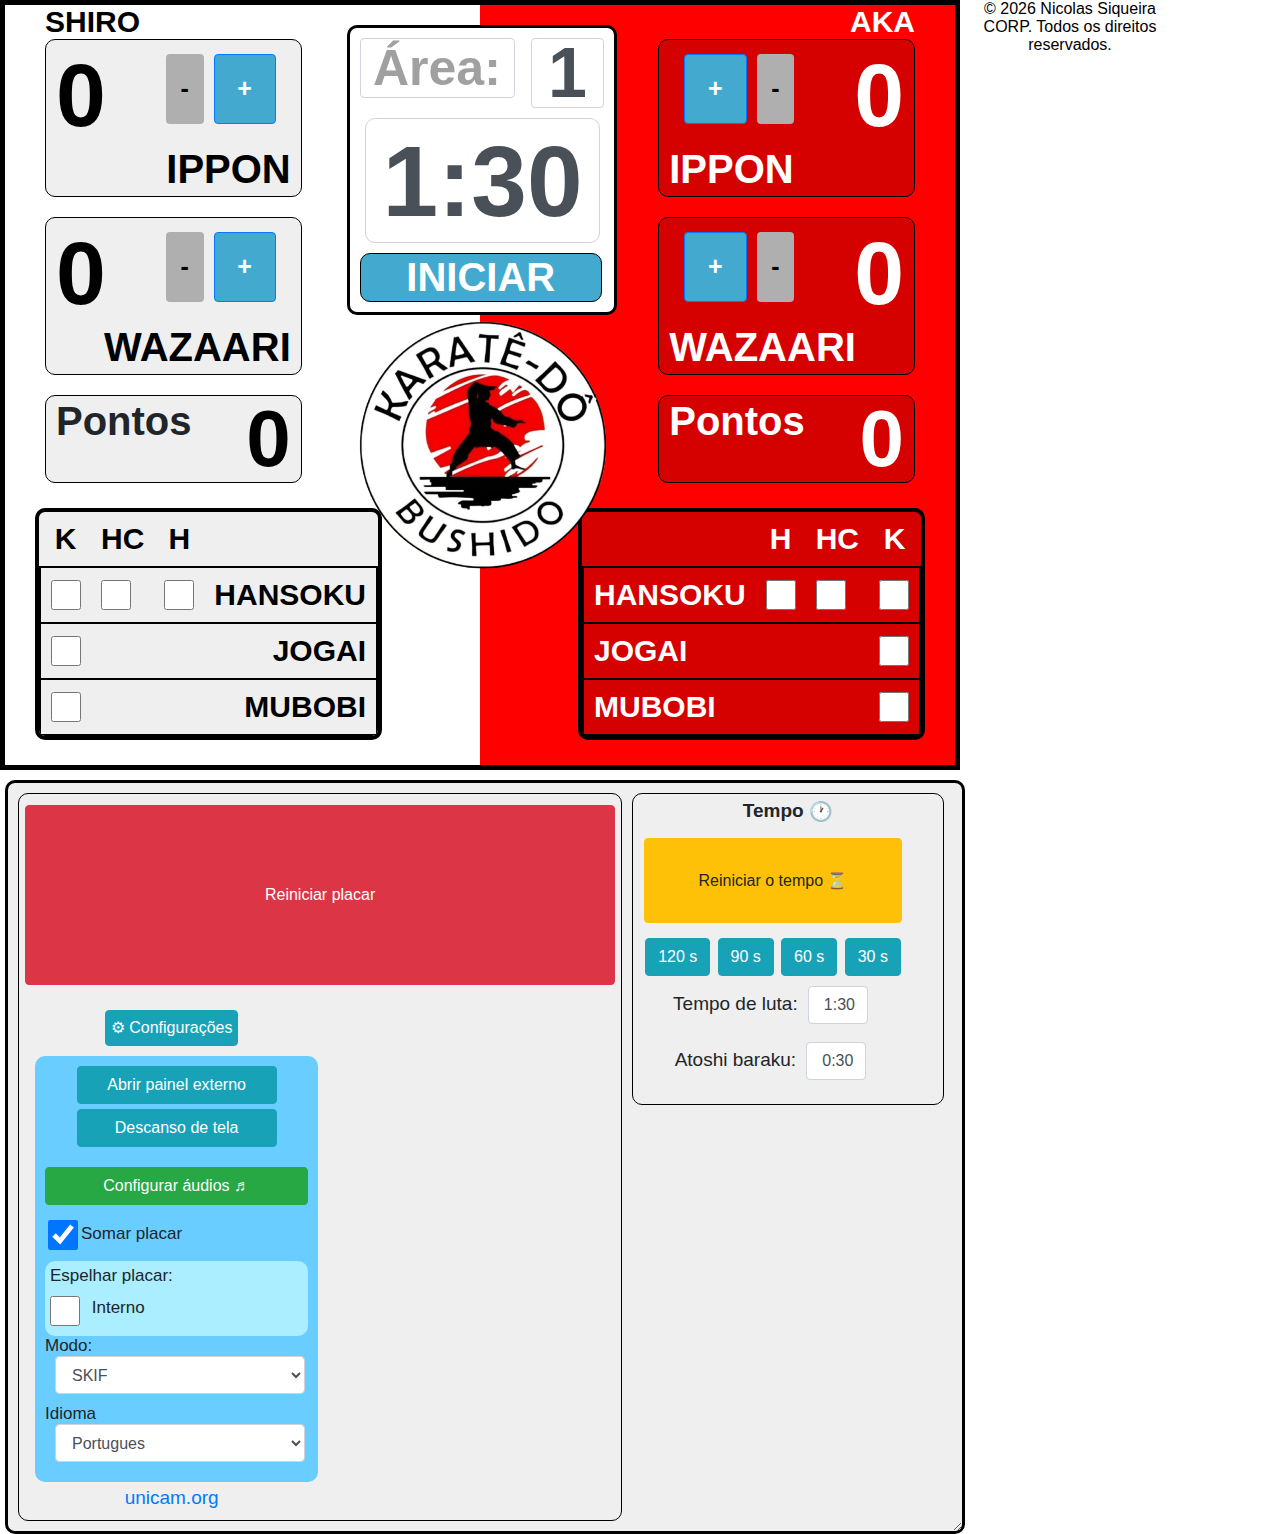
==== index.html @ c2f8547c "ok" ====
<html><head><meta http-equiv="Content-Type" content="text/html; charset=UTF-8">
		
	
	<link href="./placar_files/bootstrap.css" rel="stylesheet">
	<link href="./placar_files/jquery-ui.min.css" rel="stylesheet">
	<link href="./placar_files/placarKarate.css" rel="stylesheet">	
	<script src="./placar_files/jquery-3.3.1.min.js.transferir"></script>
	<script src="./placar_files/jquery-ui.min.js.transferir"></script>
	<script src="./placar_files/jquery.maskedinput.min.js.transferir"></script>
	<script src="./placar_files/jquery.color-2.1.2.min.js.transferir"></script>	
	<script src="./placar_files/bootstrap.js.transferir"></script>
	<script src="./placar_files/jquery.key.js.transferir"></script>
	<script src="./placar_files/NoSleep.js.transferir"></script>
	<script src="./placar_files/placarKarate.js.transferir"></script>
	<script type="text/javascript" src="./placar_files/screenOn.js.transferir"></script>
	
	<script>
	
		var focado = false;
		
		console.log("Resolução: " + screen.width);
		window.onbeforeunload = function(e) {
			return 'Tem certeza que deseja sair?';
		};
		
		
		$.urlParam = function(name){
			var results = new RegExp('[\?&]' + name + '=([^&#]*)').exec(window.location.href);
			if (results==null) {
			   return null;
			}
			return decodeURI(results[1]) || 0;
		}
		
		$(function(){
						
			if($.urlParam("offline") == "1"){
				$(".btnAtletas").hide();
				$("#btnAtletasTab").hide();
				
			}
			
			document.title = 'Placar interno - ' + document.title;
			
			if(localStorage.getItem("selectIdioma") != null){
				$("#selectIdioma").val(localStorage.getItem("selectIdioma"));
				traduz($("#selectIdioma").val());
			}
			
			$.key('space', function(event) {
				//console.log($("#btnIniciarParar").is(":focus"));
				if(!$("#btnIniciarParar").is(":focus")){
					$("#btnIniciarParar").click();
					event.stopPropagation();
					event.preventDefault();
					event.preventDefault;
					return false;
				}
				
			});
			$("#imagemDescanso").change();
		});
		
	</script>
<title>Placar interno - </title></head>
<body style="background-color: white">

	<div id="divMae">
	
	
		<div class="cantoArredondado painelCentral">
			<input type="text" id="lblArea" style="font-size: 50px; font-weight: bold;  width: 155px; height: 60px;color: #a0a0a0; display: inline-block;" value="Área:" class="form-control">
			<input type="text" id="txtArea" class="form-control txtAreaInterna" value="1"></input>	
			<br>
			<input type="text" id="txtTempo" value="3:00" class="form-control cantoArredondado" style="font-size: 100px; font-weight: bold; width: 235px; height: 125px; text-align: center; margin: 5px;">
			<input type="hidden" id="hidMilisegundos" value="564">
			
			<input type="button" value="INICIAR" id="btnIniciar" onclick="StartTimer()" class="cantoArredondado" style="background-color: #43A9CF; width: 99%; margin: 5px auto 0 auto; font-size: 40px; font-weight: bold; color: white; ">	
			
			<input type="button" value="PARAR" id="btnParar"  onclick="StopTimer()" class="cantoArredondado" style="display: none; 	; width: 99%; margin: 5px auto 0 auto; font-size: 40px;  font-weight: bold; color: white; ">
			
		</div>
		<div class="cantoArredondado painelCentral r" style="display: flex; justify-content: center;">
			<img src="unicam.png" alt="" style=" width: 280; height: 280; margin-top: -50px;">
		</div>
		
		
		
		
		<div id="divAka" class="esquerda divLado" style="background-color: red;">
		
		<div id="blocoPlacaresAka" class="esquerda blocoPlacares">
			<span class="esquerda" style="font-size: 30px; font-weight: bold; color: white;" onclick="toggleTextaka(this)">AKA</span>
			<span id="spnAtletaAka"></span>
			<br>
			<div id="blocoPlacarIpponAka" class="blocoPlacar esquerda cantoArredondado" style="background-color: #D50000;">
				<span id="spanAkaIppon" class="labelPlacar labelPlacarInterno esquerda" style="color: white;">0</span>
				<div class="blocoBotoes direita">
					
						<input type="button" id="btnMaisIpponAka" value="+" title="Alt+i" class="btn left btn-primary botaoMaisMenos" style="background-color: #43A9CF; width: 100px;">
						
						<input type="button" id="btnMenosIpponAka" value="-" class="btn left botaoMaisMenos" style="background-color: #afafaf;">
				</div>		
			
				<span class="labelPonto direita" style="color: white;">IPPON</span>
			</div>
			
		
	
			<div id="blocoPlacarWazariAka" class="blocoPlacar esquerda cantoArredondado" style="background-color: #D50000;">
					
				<span id="spanAkaWazari" class="labelPlacar labelPlacarInterno esquerda" style="color: white;">0</span>	
					<div class="blocoBotoes direita">
					
						<input type="button" id="btnMaisWazariAka" title="Alt+w" value="+" class="btn btn-primary left botaoMaisMenos" style="background-color: #43A9CF; width: 100px;">
		
						<input type="button" id="btnMenosWazariAka" value="-" class="btn left botaoMaisMenos" style="background-color: #afafaf;">
					</div>		
		
				<span class="labelPonto direita" style="color: white; ">WAZAARI</span>
			</div>
			
			
	
			<div id="blocoPlacarYukoAka" class="blocoPlacar esquerda cantoArredondado hide" style="background-color: rgb(213, 0, 0); display: block;">
					
				<span id="spanAkaYuko" class="labelPlacar labelPlacarInterno esquerda" style="color: white;">0</span>	
					<div class="blocoBotoes direita">
					
						<input type="button" id="btnMaisYukoAka" title="Alt+y" value="+" class="btn left btn-primary botaoMaisMenos" style="background-color: #43A9CF; width: 100px;">
		
						<input type="button" id="btnMenosYukoAka" value="-" class="btn left botaoMaisMenos" style="background-color: #afafaf;">
					</div>		
		
				<span class="labelPonto direita" style="color: white; ">YUKO</span>
			</div>
			
			<div id="blocoSomaAka" class="blocoPlacar esquerda cantoArredondado blocoSoma somaInterna" style="background-color: rgb(213, 0, 0); color: white; display: block;">
	
				<span class="idioma32 direita">Pontos</span> <span id="spanAkaSoma" class="esquerda lblSomaInterna" >0</span>
	
			</div>
			
		</div>
		
		<div style="display: block; background-color: #D50000;" class="cantoArredondado esquerda divPenalidadesInterna">
			<table style=" font-size: 30px;  color: white; " cellpadding="10" class="cantoArredondado">
				<tbody><tr>				
					<th style="text-align: center;"></th>
					<th style="text-align: center;">H</th>
					<th style="text-align: center;">HC</th>
					<th style="text-align: center;">K</th>
					
				</tr>
	
	
				
	
	
				
				<tr style="border: 2px solid black;" id="trAkaAt">
					<th style="text-align:left" id="lblHAka">HANSOKU</th>				
					<td><input type="checkbox" id="chbAkaA1" class="penalidades hansoku left form-control" title="Hansoku (Alt+h)"></td>
					<td><input type="checkbox" id="chbAkaA2" class="penalidades chui left form-control" title="Hansoku Chui (Alt+c)"></td>
					<td><input type="checkbox" id="chbAkaA3" class="penalidades keikoku left form-control" title="Keikoku (Alt+k)"></td>				
				</tr>	
				
		
				
				<tr style="border: 2px solid black;" id="trAkaJ">
					<th style="text-align:left">JOGAI</th>
					<td><input type="checkbox" id="chbAkaJ1" class="penalidades jogai left form-control hide" title="(Alt+j)" style="display: none;"></td>
					<td><input type="checkbox" id="chbAkaJ2" class="penalidades jogai left form-control hide" title="(Alt+j)" style="display: none;"></td>
					<td><input type="checkbox" id="chbAkaJ3" class="penalidades jogai left form-control" title="(Alt+j)"></td>		
				</tr>	
				
				<tr style="border: 2px solid black;" id="trAkaM">
					<th style="text-align:left">MUBOBI</th>
					<td><input type="checkbox" id="chbAkaM1" class="penalidades mubobi left form-control hide" title="(Alt+m)" style="display: none;"></td>
					<td><input type="checkbox" id="chbAkaM2" class="penalidades mubobi left form-control hide" title="(Alt+m)" style="display: none;"></td>
					<td><input type="checkbox" id="chbAkaM3" class="penalidades mubobi left form-control" title="(Alt+m)"></td>						
				</tr>
				
			</tbody></table>	
		</div>	
		
	
		</div>
	
	
	
	
	
	
	
	
	
	
		<div id="divShiro" class="divLado esquerda" style="background-color: rgb(0, 123, 255);">
		
			<div id="blocoPlacaresShiro" class="direita blocoPlacares">
			
				<span id="spnShiro" class="direita" style="font-size: 30px; font-weight: bold; color: rgb(255, 255, 255);" onclick="toggleText(this)">AO  </span> 
				<span id="spnAtletaShiro"></span>
				<br>
				
				<div id="blocoPlacarIpponShiro" class="blocoPlacar direita cantoArredondado" style="background-color: #EFEFEF;">
					<div class="blocoBotoes esquerda">
										
						<input type="button" id="btnMenosIpponShiro" value="-" class="btn right botaoMaisMenos" style="background-color:  #afafaf;">
						
						<input type="button" id="btnMaisIpponShiro" title="(AltGr+i)" value="+" class="btn right btn-primary botaoMaisMenos" style="background-color: #43A9CF; width: 100px;">
						
					</div>
				<span id="spanShiroIppon" class="labelPlacar labelPlacarInterno direita" style="color: black;">0</span>
				
				<span class="labelPonto esquerda" style="color: black;">IPPON</span>
				</div>
			
	
				
				<div id="blocoPlacarWazariShiro" class="blocoPlacar direita cantoArredondado" style="background-color: #EFEFEF;">
					<div class="blocoBotoes esquerda">				
						
						<input type="button" id="btnMenosWazariShiro" value="-" class="btn right botaoMaisMenos" style="background-color: #afafaf;"> <!-- #CF6143 -->
						
						<input type="button" id="btnMaisWazariShiro" title="(AltGr+w)" value="+" class="btn right btn-primary botaoMaisMenos" style="background-color: #43A9CF; width: 100px;">
						
					</div>
					<span id="spanShiroWazari" class="labelPlacar labelPlacarInterno direita" style="color: black;">0</span>
							
					<span class="labelPonto esquerda" style="color: black;">WAZAARI</span>
				</div>
				
				<div id="blocoPlacarYukoShiro" class="blocoPlacar direita cantoArredondado hide" style="background-color: rgb(239, 239, 239); display: block;">
					<div class="blocoBotoes esquerda">				
						
						<input type="button" id="btnMenosYukoShiro" value="-" class="btn right botaoMaisMenos" style="background-color: #afafaf;"> <!-- #CF6143 -->
						
						<input type="button" id="btnMaisYukoShiro" title="(AltGr+y)" value="+" class="btn right btn-primary botaoMaisMenos" style="background-color: #43A9CF; width: 100px;">
						
					</div>
					<span id="spanShiroYuko" class="labelPlacar labelPlacarInterno direita" style="color: black;">0</span>
							
					<span class="labelPonto esquerda" style="color: black;">YUKO</span>
				</div>
	
				<div id="blocoSomaShiro" class="blocoPlacar blocoSoma direita cantoArredondado somaInterna" style="background-color: rgb(239, 239, 239); display: block;">
	
					<span class="idioma32 direita">Pontos</span>  <span id="spanShiroSoma" class="esquerda lblSomaInterna" style="color: black;">0</span>
	
				</div>
			
			</div>
			
	
	
		<div style="display: block; background-color: #EFEFEF;" class="cantoArredondado direita divPenalidadesInterna">
			<table style=" font-size: 30px;  color: black; " cellpadding="10" class="cantoArredondado">
				<tbody><tr>				
					<th style="text-align: center;">K</th>
					<th style="text-align: center;">HC</th>
					<th style="text-align: center;">H</th>
					<th style="text-align: center;"></th>
					
				</tr>
	
	
				
				
				<tr style="border: 2px solid black;" id="trShiroAt">								
					
					<td><input type="checkbox" id="chbShiroA3" class="penalidades right keikoku form-control" title="Keikoku (AltGr+k)"></td>
					<td><input type="checkbox" id="chbShiroA2" class="penalidades right chui form-control" title="Hansoku Chui (AltGr+c)"></td>				
					<td><input type="checkbox" id="chbShiroA1" class="penalidades right hansoku form-control" title="Hansoku (AltGr+h)"></td>
					<th style="text-align:right" id="lblHShiro">HANSOKU</th>			
				</tr>	
				
					
				
				<tr style="border: 2px solid black;" id="trShiroJ">
					
					<td><input type="checkbox" id="chbShiroJ3" class="penalidades jogai right form-control" title="(AltGr+j)"></td>
					<td><input type="checkbox" id="chbShiroJ2" class="penalidades jogai right form-control hide" title="(AltGr+j)" style="display: none;"></td>
					<td><input type="checkbox" id="chbShiroJ1" class="penalidades jogai right form-control hide" title="(AltGr+j)" style="display: none;"></td>
					<th style="text-align:right">JOGAI</th>	
				</tr>	
				
				<tr style="border: 2px solid black;" id="trShiroM">				
					
					<td><input type="checkbox" id="chbShiroM3" class="penalidades mubobi right form-control" title="(AltGr+m)"></td>
					<td><input type="checkbox" id="chbShiroM2" class="penalidades mubobi right form-control hide" title="(AltGr+m)" style="display: none;"></td>
					<td><input type="checkbox" id="chbShiroM1" class="penalidades mubobi right form-control hide" title="(AltGr+m)" style="display: none;"></td>
					<th style="text-align:right">MUBOBI</th>					
				</tr>
			</tbody></table>	
		</div>	
	
	
	
			
			</div>
		</div>
	
	
	<!--  </div>  -->
	
	
	<div class="cantoArredondado" id="divPainelFlutuante" style="resize: horizontal; overflow: auto;">
		
	
		
		
		<div class="cantoArredondado divMargem divDupla" >
			<div id="divConf" style="margin-bottom: 0px; padding: 0px; border: 0px; display: contents;">
				<!-- strong id="idioma2">Configurações do placar</strong><BR -->
				<input type="button" id="btnReiniciarPlacar" value="Reiniciar placar" class="btn  btn-danger"  title="Reiniciar o tempo e zerar os pontos para uma nova luta"><br>
				
				
				<!-- input type="button" id="btnPlacarInternoTelaCheia" value="&#12276; Alternar tela cheia" class="btn  btn-info "  style="width: 200px; padding: 5px;" title="Placar interno em tela cheia"/ -->
				
				
	
			</div>
			
			
			
			<input type="button" id="btnZerarTempo2" title="Reiniciar somento o tempo (ENCHOSEN) (alt + T)" value="Reiniciar o tempo" class="btn  btn-warning btnZerarTempo hide">
			<input type="button" id="btnAtletas" value="Atletas" class="btn bg-dark text-white btnAtletas btnAtletasAlto" style="margin-left: auto; margin-right: auto; width: 155px; display: none;">
			<input type="button" id="btnAtletasTab" value="↷" class="btn bg-dark text-white btnAtletasAlto" title="Abrir chave de atletas em outra aba" style="margin-left: auto; margin-right: auto; width: 40px; display: none;">
		
			<div id="divConf2">
				<div id="divExterna" style="width: 100%;">
				
					
					
	
					
					
					
					<!-- input type="button" id="btnPlacarExternoTelaCheia" value="&#12276;" class="btn  btn-info hide"  style="width: 32px; padding: 5px;" title="Placar externo em tela cheia"/ -->
					
					<!-- input type="button" id="btnFecharPlacarExterno" title="Fechar Placar Externo" value="X" class="btn  btn-info hide"  style="width: 32px; padding: 5px;" /><BR -->	
					
					
					
				
					
					
					
					
					
					
					
					
					
					<!-- input type="button" id="btnConfigurarDescanso" title="Configurar descanso de tela" value="&#9881;" class="btn  btn-info"  style="width: 200px; padding: 5px;" /><BR -->
					
				
	
				</div>
				
				<input type="button" id="btnConfigurar" title="Outras configuracoes" value="⚙ Configurações" class="btn  btn-info" style="padding: 5px;">
				
				<!-- BR class="brPortrait" -->
				
					<div id="maisConfiguracoes" class="cantoArredondado" style="display: block;">
					
					<input type="button" onclick="window.open('ext.html', '_blank');" value="Abrir painel externo " class="btn  btn-info" style="width: 200px; margin: 0px auto 5px auto;
					display: block;">
					
					<input type="button" id="btnDescansoPlacarExterno" title="Descanso de tela no Placar Externo" value="Descanso de tela" class="btn btn-info" style="
					width: 200px;
					margin: 0px auto;
					display: block;">
					
					<input type="button" id="btnConfigurarAudios" value="Configurar áudios ♬" class="btn btn-success" style="margin: 20px 0 2; width: 100%;"> <br>
				
						
						
						<label for="chbSomarPontos" style="margin-top: 10px;"><input type="checkbox" id="chbSomarPontos" class="form-control"><span id="idioma8">Somar placar</span> </label><br>
						
						<div class="cantoArredondado" style="background-color: #aef; width: 100%; padding: 5px; margin: 0px;">
							<span id="idioma5">Espelhar placar:</span><br>
							
							<label style="margin-bottom: 0;">
								<input type="checkbox" id="chbEspelharInterno" class="form-control" style="margin-right: 5px; display: inline-block; vertical-align: middle; margin:10px 7px 5px 0px;">
								<span id="idioma6" style="margin-bottom: 0;">Interno</span>
							</label>
						</div>	

						<span id="idioma9">Modo:</span><br>
						<select id="selectModo" class="form-control">
							<option value="skif" selected="">SKIF</option>
							<option value="wkf">WKF</option>
						</select>
						
						<span id="idiomaLanguage">Idioma</span><br>
						<select id="selectIdioma" class="form-control">
							<option value="pt" selected="">Portugues</option>
							<option value="en">English</option>
							<option value="es">Espanhol</option>
						</select>
						 
						
						
					</div>
	</div>
		</div>
	
	
		<div class="cantoArredondado divMargem div2 divTempo">
			<strong id="idioma21">Tempo</strong> 
			<a id="idioma22" href="" title="Exibir o relógio" style="vertical-align: middle;">🕐</a><br>
			
			<div id="divTempoCorpo">
				<input type="button" id="btnZerarTempo" value="Reiniciar o tempo ⏳" class="btn  btn-warning btnZerarTempo" style="height: 85px; margin: 10px 0 10px 0;">
				<br class="ocultar">
				<input type="button" id="btn120segundos" value="120 s" class="btn  btn-info ocultar" style="margin: 5px 1px;">
				<input type="button" id="btn90segundos" value="90 s" class="btn  btn-info ocultar" style="margin: 5px 1px;">
				<input type="button" id="btn60segundos" value="60 s" class="btn  btn-info ocultar" style="margin: 5px 1px;">
				<input type="button" id="btn30segundos" value="30 s" class="btn  btn-info ocultar" style="margin: 5px 1px;">
				<br class="ocultar">
				<br id="brExibir" class="ocultar">
				<label><span id="idioma27">Tempo de luta:</span> <input type="text" id="txtTempoPadrao" value="2:00" class="form-control" size="5" style="width: 60px;  margin: 5px; display: inline-block; vertical-align: middle; text-align: right;"></label><br>
				<label><span id="idioma28">Atoshi baraku:</span> <input type="text" id="txtTempoAlerta" value="0:30" class="form-control" size="5" style="width: 60px; margin: 5px; display: inline-block; vertical-align: middle; text-align: right;"></label><br>
			</div>
			<span id="horaAtual" class="cantoArredondado"></sp>		
		</div>
			
		
		
		
	
	
	</div>

<!-- Code injected by live-server -->
<script>
// <![CDATA[  <-- For SVG support
if ('WebSocket' in window) {
	(function () {
		function refreshCSS() {
			var sheets = [].slice.call(document.getElementsByTagName("link"));
			var head = document.getElementsByTagName("head")[0];
			for (var i = 0; i < sheets.length; ++i) {
				var elem = sheets[i];
				var parent = elem.parentElement || head;
				parent.removeChild(elem);
				var rel = elem.rel;
				if (elem.href && typeof rel != "string" || rel.length == 0 || rel.toLowerCase() == "stylesheet") {
					var url = elem.href.replace(/(&|\?)_cacheOverride=\d+/, '');
					elem.href = url + (url.indexOf('?') >= 0 ? '&' : '?') + '_cacheOverride=' + (new Date().valueOf());
				}
				parent.appendChild(elem);
			}
		}
		var protocol = window.location.protocol === 'http:' ? 'ws://' : 'wss://';
		var address = protocol + window.location.host + window.location.pathname + '/ws';
		var socket = new WebSocket(address);
		socket.onmessage = function (msg) {
			if (msg.data == 'reload') window.location.reload();
			else if (msg.data == 'refreshcss') refreshCSS();
		};
		if (sessionStorage && !sessionStorage.getItem('IsThisFirstTime_Log_From_LiveServer')) {
			console.log('Live reload enabled.');
			sessionStorage.setItem('IsThisFirstTime_Log_From_LiveServer', true);
		}
	})();
}
else {
	console.error('Upgrade your browser. This Browser is NOT supported WebSocket for Live-Reloading.');
}
// ]]>
</script>
<script>
    // Função que captura as teclas e chama as funções externas
    function capturarTecla(event) {
      switch (event.key) {
        case "Escape": // Tecla ESC
		document.getElementById("btnReiniciarPlacar").click();
          break;
        case " ": // Tecla ESPAÇO
		const botaoIniciar = document.getElementById("btnIniciar");
      	const botaoParar = document.getElementById("btnParar");

      	// Verifica se o botão "btnIniciar" está oculto
      	if (getComputedStyle(botaoIniciar).display === "none") {
        	botaoParar.click(); // Executa ação para o botão "Parar"
      	} 
		else {
        	botaoIniciar.click(); // Executa ação para o botão "Iniciar"
      	}
      break;
          break;
        case "Enter": // Tecla ENTER
		document.getElementById("btnZerarTempo2").click();
          break;
      }
    }
  </script>
    <script>
		function toggleText(element) {
		  // Verifica o texto atual e alterna entre as opções
		  if (element.textContent === "AO") {
			element.textContent = "AO 🟨"; // Texto com quadrado amarelo
		  } 
		  else if(element.textContent === "SHIRO") {
			element.textContent = "SHIRO 🟨"; // Texto com quadrado amarelo
		  }
		  else {
			element.textContent = "AO"; // Texto inicial
		  }
		}

		function toggleTextaka(element) {
		  // Verifica o texto atual e alterna entre as opções
		  if (element.textContent === "AKA") {
			element.textContent = "AKA 🟨"; // Texto com quadrado amarelo
		  } else {
			element.textContent = "AKA"; // Texto inicial
		  }
		}
	  </script>
<footer style=" text-align: center; padding: 0px 100px;" class="">
	<span style="color: black;">© <span id="copyright-year" style="color: black;"></span> Nicolas Siqueira CORP. Todos os direitos reservados.</span>
  </footer>
  
  <script>
	document.getElementById('copyright-year').textContent = new Date().getFullYear();
  </script>
</body>
</html>
---- placar_files/placarKarate.css ----
body{
	width: 100%;
	padding: 0px;
	margin: 0px;
}

#divMae {
	width: 960px; 
	display: block; 
	float: left; 
	border: 5px black solid; 
	overflow: hidden;
}

.divLado{
	width: 50%;
	position: relative;
	padding: 0 0 20px 0;
}

.blocoPlacares > span{
	width: 100%;
}

.hide{
	display: none;
}

.esquerda{ 
	float:left;
	text-align: left;
}

.direita{ 
	float:  right;
	text-align: right;
}

.btnIniciar {
	background-color: #43A9CF; 
}

.btnParar {
	background-color: #CF6143;
}

.painelCentralExt{
	border: black 3px solid;
	background-color: white;
	width: 37%;
	float: left;
	display: block;
	margin: 20px auto auto 31.5%;
	z-index: 10;
	position: absolute;
	padding: 20px;
}

.painelCentral{
	border: black 3px solid;
	background-color: white;
	width: 270px;
	float: left;
	display: block;
	margin: 20px auto auto 342px;
	z-index: 10;
	position: absolute;
	padding: 10px 10px 10px 10px;
}

td{
	text-align: center;
}

.lblTime{
	font-size: 8vw; /*100px;*/
	font-weight: bold;
	width: 100%;
}

.tempo{
	background-color: #EFEFEF;
	float: left;
	width: 100%;
	position: relative;
	padding: 10px;
	text-align: center;
	display: block;	
}

label, input, p, div, span {
	line-height: normal;
}

.divPenalidades{
	display: block;
	margin: 0 auto 30px auto;
	border: thin solid black; 
	width: 90%; 
	position: absolute;
	bottom: 0;
	left: 0;
	right: 0;
}

.blocoPlacar{
	margin: 0 0 20px 0;
}

.blocoPlacares{
	position: relative;
	margin: 0 40px 0 40px; 
}

.blocoPlacarExt{
	position: relative;
	display: block;
}

.gimpInterno{
	line-height: 90px;
}

.labelPlacarExt{
	z-index: 10;
	display: block;
	/*line-height: 30vw;*/
}

.blocoSoma{
	width: 100%;
	text-align: center;
	display: inline-block;	
	font-size: 22vw;
}

 /* controle interno */
.labelPonto{ 
	font-size: 40px;
	width: 100%;
}

.txtAreaInterna {
	font-size: 70px;
	height: 70px!important;
}

#txtArea{
	display: inline-block!important;
	float: right;
	font-weight: bold;
	width: 30%;
	text-align: center;
	vertical-align: baseline;
	margin: 0 auto 10px auto;
	
}

.txtArea{
	font-weight: bold;
	float: left;
	border: none;
	width: 60%;
	color: #a0a0a0;
	font-size: 5vw;
}

.txtArea2 {	
	position: relative;
    color: black;
    float: left;
    font-size: 15vw;
    font-weight: bolder;
    font-family: Arial Black;
    display: none;
    left: calc(50% - 6vw);
}

.r{
	top: 320;
	border: none;
	background-color: transparent;
	display: flex;
	background-size: contain;
	background-image: url(imagem/Unicam.png);
	background-repeat:  no-repeat;
	height: 150px;
	background-position-x: center;
	cursor: pointer;
}

.tempoCorrendo{
	/* Permalink - use to edit and share this gradient: http://colorzilla.com/gradient-editor/#fefcea+0,f1da36+100;Gold+3D */
	background: #fefcea; /* Old browsers */
	background: -moz-linear-gradient(top, #fefcea 0%, #f1da36 100%); /* FF3.6-15 */
	background: -webkit-linear-gradient(top, #fefcea 0%,#f1da36 100%); /* Chrome10-25,Safari5.1-6 */
	background: linear-gradient(to bottom, #fefcea 0%,#f1da36 100%); /* W3C, IE10+, FF16+, Chrome26+, Opera12+, Safari7+ */
	filter: progid:DXImageTransform.Microsoft.gradient( startColorstr='#fefcea', endColorstr='#f1da36',GradientType=0 ); /* IE6-9 */  
	/* background-image: linear-gradient(to bottom , #ffff0026, #ff500066)!important; f8fbe9  fbe9e9 */ 
	border: solid 6px red!important; /* ff9b00 */
	
	-webkit-animation: underBlink 1s infinite;
	-moz-animation:    underBlink 1s infinite;
	-o-animation:      underBlink 1s infinite;
	animation:         underBlink 1s infinite;	
}

#horaAtual{
	background-color: #888686!important;
	font-family: monospace;
	padding: 6px;
	margin-top: 10px;
	color: white;
	width: 100%;
	font-size: 40px;
	font-weight: bold;
	display: block;
}


@-webkit-keyframes underBlink {
	0%   { border: 5px solid rgba(255, 0, 0, 0); }
	100% { border: 5px solid rgba(255, 0, 0, 1); }
}
@-moz-keyframes underBlink {
	0%   { border: 5px solid rgba(255, 0, 0, 0); }
	100% { border: 5px solid rgba(255, 0, 0, 1); }
}
@-o-keyframes underBlink {
	0%   { border: 5px solid rgba(255, 0, 0, 0); }
	100% { border: 5px solid rgba(255, 0, 0, 1); }
}
@keyframes underBlink {
	0%   { border: 5px solid rgba(255, 0, 0, 0); }
	100% { border: 5px solid rgba(255, 0, 0, 1); }
}


#divPainelFlutuante{
	font-size: 19px;
	background-color: #EFEFEF; 
	display: block; 
	float: left;
	border: 3px black solid; 
	margin: 0px 0px 0px 5px; 
	padding: 5px;
	text-align: center;
	resize: horizontal;
	overflow: auto;
}


#divPainelFlutuante input[type=button]{
	 margin: 5px 0px 5px 0px;
}


#btnReiniciarPlacar{
	width: 100%;
	/* margin: 15px 0 15px 0!important; */
}

#btnReiniciarPlacar{
	height: 100px;
}
	
#btnZerarTempo{
	width: 100%;	
}

.somaInterna {
	padding: 3px 10px 3px 10px!important;
	display: none;
    	font-size: 40px!important;
    	text-align: center;
	height: auto;	
}

.somaInterna span{
	font-size: 40px;
}

.somaInterna span[id]{
	font-size: 80px;
	line-height: 80px;
}	

#overlay{
	width: 100%;
	height: 100%;
	background-image: url(imagens/SKIF.png);
	position: absolute;
	z-index: 10;
	background-size: 35%;
	background-repeat: no-repeat;
	background-position: center;
}

#chbSomarPontos{
	display: inline-block; 
	vertical-align: middle; 
	margin: 3px;
}

.divPenalidadesInterna{
	margin:5px 30px 5px 30px;
	border: 4px black solid;
	overflow: hidden;
}

.btnAtletas{	
	height: unset;
	width: 135px;
}

.btnAtletasAlto{
	height: 80px;
}

#divAudios {
	display: none;
	text-align: left;
	padding: 10px;
	font-size: 16px;
	background-color: #0080001c;
	width: 238px;
	margin: auto auto 20px auto;
}

#divAudios select{
	width: 200px;
	margin: 0px 10px 10px 10px; 
}

#selectIdioma{
	margin: 15px auto 10px auto;
	display: inline-block;
	width:60%; 
}

#maisConfiguracoes{
	width: 238px;
	text-align: left;
	background-color: rgba(106, 205, 255);
	padding: 10px;
	display: none;
	font-size: 17px;
	margin: auto;
}

#maisConfiguracoes select{
	width: 200px;
	margin: 0px 10px 10px 10px; 
}

#brExibir{
	display: none;
}


#txtTempo{
	font-size: 15vw; /*350px;*/
}


span#spnAtletaAka {
    font-size: 30;
    margin: -10px 0 5px 0;
    line-height: 0.8;
    color: white;
    display: inline-block;
}

span#spnAtletaShiro {
    font-size: 30;
    margin: -10px 0 5px 0;
    line-height: 0.8;
    color: black;
    display: inline-block;
    
}


@media only screen and (max-width: 5000px) {

	#txtTempo{
		/*font-size: 350px;*/
		font-weight: bold;
	}
	#painelCentralExt{
		margin: 20px auto auto 30%
	}
	.txtArea{
	/*	font-size: 200px;*/
	}
	.blocoSoma{
		/*font-size: 750px;*/
		/*line-height: 700px;*/
	}
	.lblTime {
	   /* font-size: 180px;*/
	}	
	#brExibir{
		display: none;
	}
	
	.blocoPlacar{
		font-size: 10vw;
		font-weight: bold;		    
		width: 65%;
		border: thin black solid;
		padding: 4px 10px 4px 10px;  
	}
	 	
	.labelPlacar{ 	
		padding: 0px; 
		
	}


	.blocoPlacarExt{
	    	/*font-size: 10vw !important; /*200px;*/
	   	width: 90%;
	    	margin-top: 20px;
		padding: 0 20px 0 20px;		
	}
	
	.labelPontoExt {
		font-size: 4vw;
	}

	.blocoSoma{
		/* /* 650px;  
		line-height: 600px;*/
	}

	 	
	.blocoBotoes{
		margin: 10px;
		height: 70px;
		width: 120px;
		position: relative;
		top: 0px;
		display: inline-flex;	
	} 	

	 	
	.botaoMaisMenos{    		
		font-size: 25px;
		font-weight: bold;
		width: 50px;
		margin: 0 5px 0 5px;	
	}
	
	.penalidadesExt input:checked + span {
	    background: url("imagem/led.png");
		background-size: cover;
	}
	
	.penalidadesExt input {
		display: none;
		/*  // Better than display: none for accessibility reasons */
		position: relative;
		z-index: -9999;		
	}

	.penalidadesExt span {
		width: 60px;
		height: 60px;
		display: block;
		margin: 5px 5px 0px 5px;
	}

}

.penalidadesExt span {
	width: 3vw;
	height: 3vw;
}

#btnReiniciarPlacarExt{
	background-color: red;
	color: white;	
}

#btnReiniciarTempoExt{
	background-color: yellow;
}

.rExt {
    background-size: 10vw;
    background-image: url(imagem/Unicam.png);
    background-repeat: no-repeat;
    height: 100%;
    background-position-x: center;
    background-position-y: center;
    margin: 5vw auto;
    position: absolute;
    width: 100%;
    z-index: 1;
}


#divKata {
	
	background-color: white;
	position: absolute;
	top: 0;
	left: 0;
	width: 100%;
	height: 100%;
	z-index: 1001;
	
}
@media only screen and (max-width: 2200px) {
	body{
		font-family: Arial, Helvetica;
	}	

	.cantoArredondado {	
		border-radius: 10px 10px 10px 10px;
	 	-webkit-border-radius: 10px 10px 10px 10px;
	}

	input{
		border: thin solid black;		
	}
	
	input[type='checkbox']{
		height: 30px;
		width: 30px;		
	}


	.blocoPlacar{
		font-size: 7vw;
		font-weight: bold;		    
		width: 65%;
		border: thin black solid;
		padding: 4px 10px 4px 10px;  
	}
	 	
	.labelPlacar{ 	
		padding: 0px;     
	}


	.blocoPlacarExt{
	    	/*font-size: 10vw !important; /*200px;*/
	   	width: 90%;
	    	margin-top: 20px;
		padding: 0 20px 0 20px;		
	}

	 	
	.blocoBotoes{
		margin: 10px;
		height: 70px;
		width: 120px;
		position: relative;
		top: 0px;
		display: inline-flex;	
	} 	

	 	
	.botaoMaisMenos{    		
		font-size: 25px;
		font-weight: bold;
		width: 50px;
		margin: 0 5px 0 5px;	
	}

	.divMargem {
		margin: 1px 1px 1px 1px;
		border: thin black solid;
		padding: 6px;
	}
	
	.div2{
		margin-top: 5px;
	}

	.inputfile {
		/* visibility: hidden etc. wont work */
		width: 0.1px;
		height: 0.1px;
		opacity: 0;
		overflow: hidden;
		position: absolute;
		z-index: -1;
	}
	
	.inputfile:focus + label {
		/* keyboard navigation */
		outline: 1px dotted #000;
		outline: -webkit-focus-ring-color auto 5px;
	}
	
	.inputfile + label * {
		pointer-events: none;
	}

	
	#txtTempo{
		/*font-size: 300px;*/
		font-weight: bold;     
	}
	


	.labelPontoExt{
		font-size: 60px;
	}

	.penalidadesExt input {
		display: none;
		/*  // Better than display: none for accessibility reasons */
		position: relative;
		z-index: -9999;		
	}

	.penalidadesExt span {
		width: 60px;
		height: 60px;
		display: block;
		vertical-align: middle;
		margin: 5px 5px 0px 5px;
	}

	.penalidadesExt input:checked + span {
	    background: url("imagem/led.png");
		background-size: contain;
	}	
	#brExibir{
		display: none;
	}
}

@media only screen and (max-width: 1800px) {

	.labelPontoExt{
		font-size: 45px;
	}

	#brExibir{
		display: none;
	}
}


@media only screen and (max-width: 1400px) {

	.blocoPlacarExt{
	    	/*font-size: 100px;*/
		width: 90%;
	}
	.labelPlacarExt {
		font-size: 120px;
	}

	.labelPontoExt{
		font-size: 25px;
	}

	.penalidadesExt span {
		width: 30px;
		height: 30px;
	}


	
	#divPenalidades table tr th{
		font-size: 20px;
	}

	.labelPontoExt{
		font-size: 30px;
	}
	
	#horaAtual{
		display: block;
	}
	#brExibir{
		display: none;
	}
}



/* LAYOUT 2 */
@media only screen and (max-width:1280px) and (max-height: 1280px){
	#divPainelFlutuante{
		margin-top : 10px;
		width: 960px;
	}
	#divPainelFlutuante div{
		float: left;
		margin : 5px;
	}
	.div2{
		width: 33%;
	}
	.divDupla {
		width: 64%;
	}
	#divConf, #divConf2 {
		width: 48%;
	}
	#horaAtual{
		display: none;		
		/*font-size: 50px;*/
		/*position: absolute;
		left: 820px;
		top: 830;
		margin-right: 15px;
		width: 160px; */
	}
	#btnReiniciarPlacar{
		height: 180px;
	}


	#brExibir{
		display: none;
	}
	
	#maisConfiguracoes{
		width: 100%;
	}
	
	#maisConfiguracoes select {
   		width: 95%;
   	}
    	
   	#divAudios{
		width: 100%;
	}
	
	#divAudios select {
   		width: 95%;
   	}
}

@media only screen and (max-width: 1100px) {

	#txtTempo{
		/*font-size: 120px;*/
	}
	.txtArea{
	     /*	font-size: 65px; */
	}
	.labelPontoExt{
		font-size: 30px;
	}
}

@media only screen and (max-height: 700px) {
	.divPenalidades table td {
		padding: 0px;
	}
}

@media only screen and (max-width: 1000px) {

	#txtTempo{
		/*font-size: 100px;*/
	}
	.txtArea{
	     /*	font-size: 60px;*/
	}
	.labelPontoExt{
		font-size: 25px;
	}
}
@media only screen and (max-width: 850px) {

	#txtTempo{
		/*font-size: 80px;*/
	}
	.txtArea{
	     /*	font-size: 50px;*/
	}

	.lblTime{
		/*font-size: 50px;*/
	}

	th{
		font-size: 15px;
	}
	
	.labelPontoExt{
		font-size: 20px;
	}
	
	.divPenalidades table td {
		padding: 0px;
	}
	
}

@media only screen and (max-height: 800px) {
	.divPenalidades table td {
		padding: 5px;
	}
}
@media only screen and (max-height: 700px) {
	.divPenalidades table td {
		padding: 0px;
	}
}


@media only screen and (max-width: 780px) {
	
	#txtTempo{
		/*font-size: 50px;*/
	}
	.txtArea{
		/*font-size: 40px;*/
	}
	#blocoPlacarWazariAka > span.labelPontoExt, #blocoPlacarWazariShiro > span.labelPontoExt{
		display: none;
	}

	#blocoPlacarIpponAka > span.labelPontoExt, #blocoPlacarIpponShiro > span.labelPontoExt{
		display: none;
	}

	#blocoPlacarWazariAka > span.labelPlacar:after{
		content: 'W';
		font-size: 50px;
		display: inline-block;
		/* height: 50%; */
		text-align: center;
		margin: 10px;
	}

	#blocoPlacarIpponAka > span.labelPlacar:after{
		content: 'I';
		font-size: 50px;	
		display: inline-block;
		/* height: 50%; */
		text-align: center;
		margin: 25px;
	}
	#blocoPlacarWazariShiro > span.labelPlacar:before{
		content: 'W';
		font-size: 50px;
		display: inline-block;
		/* height: 50%; */
		text-align: center;
		margin: 10px;
	}

	#blocoPlacarIpponShiro > span.labelPlacar:before{
		content: 'I';
		font-size: 50px;
		display: inline-block;
		/* height: 50%; */
		text-align: center;
		margin: 25px;				
	}
}

@media only screen and (max-width: 662px) {
	#blocoPlacarWazariAka > span.labelPontoExt, #blocoPlacarWazariShiro > span.labelPontoExt{
		display: none;
	}

	#blocoPlacarIpponAka > span.labelPontoExt, #blocoPlacarIpponShiro > span.labelPontoExt{
		display: none;
	}

	span.labelPlacar:after, span.labelPlacar:before{
		display: none!important;
	}
	
	#lblArea {
		/*font-size: 16px;*
		width: 50px;*/
	}
	
	.blocoSoma{
		/*font-size: 150px;
		line-height: 150px;*/
	}
	
	.lblTime{
		/*font-size: 30px;*/
	}
	
	#brExibir{
		display: none;
	}

}


@media only screen and (max-width: 500px) {
	.blocoPlacar{
		display: none!important;
	}
	.painelCentral.r{
		display: none!important;
	}

}

@media only screen and (orientation: portrait){
	
	#maisConfiguracoes{
		width: 100%;
	}
	
	#maisConfiguracoes select {
    		width: 95%;
    	}
	
	#btnIniciar, #btnParar { 
		height: 130px;
	}
	
	#btnReiniciarPlacar{
		height: 100px!important;
		margin: 15px 0 49px 0!important;
	}
	
	#btnZerarTempo{
		height: 115px;		
	}
	
	th{
		font-size: 35px;
	}
	#divPainelFlutuante{
		font-size: 30px!important;
		margin: 5px 0px;
	}

	#divPainelFlutuante select{
		height: 80px;
		font-size: 40px!important;	
		font-weight: bold;
	}

	#divPainelFlutuante input[type=button]{
		font-size: 40px!important;	
		font-weight: bold;
		
		padding: 10px;
	}
	
	#divPainelFlutuante input[type=text]{
		font-size: 50px!important;	
		font-weight: bold;
		padding: 10px;
		width: 150px!important;
		height: 50px;
	}

	#divPainelFlutuante div:not(.divMargem){
		height: auto;
		margin: 0px;
		float: none;
	}

	#divPainelFlutuante .divMargem{
		/* 
		float: left;
		margin : 10px 8px 10px 8px;
		
		height: 642px;
		width: 48%;		
		min-height: 525px;
		*/
	}
	

	.divMargem {		
		margin: 0px;
	}
	.blocoPlacar{
		font-size: 110px;
	}
	.r{
		top: 420px;
	}
	.btnFS{
		font-size: 120px!important;
		width: 98%!important;
	}
	.ui-dialog-content{
		font-size: 30px!important;
	}
	.somaInterna{
		display: block;
	}

	.botaoMaisMenos{
		height: 110px;
	}
	input[type='checkbox'] {
	    height: 60px;
	    width: 60px!important;
	}
	#chbSomarPontos, #chbSomarPontos < label {
		display: none!important;
	}
	.divLado > div{
		margin: 0px 30px 5px 30px!important;
	}
	label[for], #btnAbrirPlacarExterno, #btnDescansoPlacarExterno, #btnConfigurarDescanso, #divExterna{
		display: none!important;
	}

	#txtTempoPadrao, #txtTempoAlerta {
		display: inline-block;
		width: 100px;
	}
	#selectIdioma{
		width: 100%;
	}
	#horaAtual{
		display: block;
	}
	#divConf, #divConf2 {
	    width: 100%;	    
	}
	.brPortrait{
		display: none;
	}
	#brExibir{
		display: block;
	}
	
	#btn30segundos{
		/* display: none; */
	}
	
	#btnAtletas{
		/* display: none; */
		display: inline-block;
		width: unset!important;
		
	}
	
	#btnAtletasTab {
		display: inline-block;
		width: unset!important;
	}
	

}


@media only screen and (display-mode: fullscreen) { 	
	#btnTelaCheia{
		display: none;
	}

}
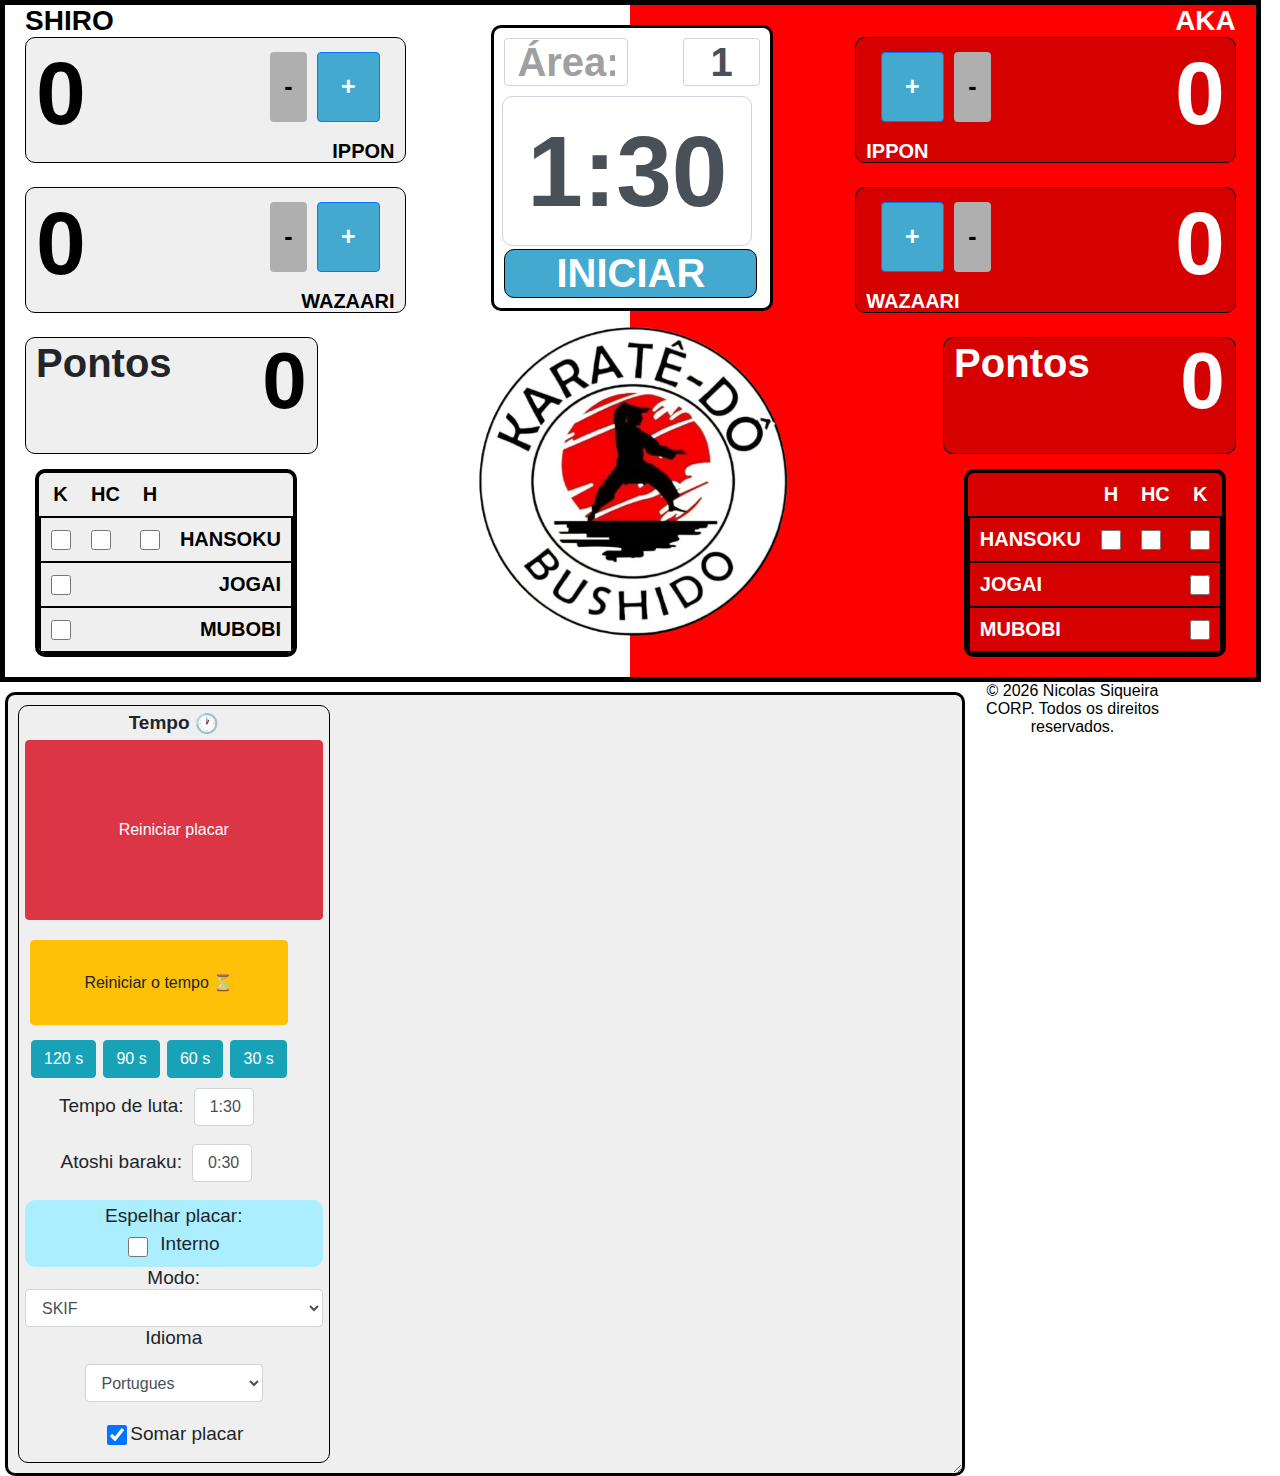
==== commit a36f05a6: "final" ====
--- a/index.html
+++ b/index.html
@@ -70,28 +70,28 @@
 	
 	
 		<div class="cantoArredondado painelCentral">
-			<input type="text" id="lblArea" style="font-size: 50px; font-weight: bold;  width: 155px; height: 60px;color: #a0a0a0; display: inline-block;" value="Área:" class="form-control">
+			<input type="text" id="lblArea" style="font-size: 40px; font-weight: bold;  width: 124px; height: 48px;color: #a0a0a0; display: inline-block;" value="Área:" class="form-control">
 			<input type="text" id="txtArea" class="form-control txtAreaInterna" value="1"></input>	
 			<br>
-			<input type="text" id="txtTempo" value="3:00" class="form-control cantoArredondado" style="font-size: 100px; font-weight: bold; width: 235px; height: 125px; text-align: center; margin: 5px;">
+			<input type="text" id="txtTempo" value="3:00" class="form-control cantoArredondado" style="font-size: 100px; font-weight: bold; width: 250px; height: 150px; text-align: center; margin: -2px; align-self: center;">
 			<input type="hidden" id="hidMilisegundos" value="564">
 			
-			<input type="button" value="INICIAR" id="btnIniciar" onclick="StartTimer()" class="cantoArredondado" style="background-color: #43A9CF; width: 99%; margin: 5px auto 0 auto; font-size: 40px; font-weight: bold; color: white; ">	
-			
-			<input type="button" value="PARAR" id="btnParar"  onclick="StopTimer()" class="cantoArredondado" style="display: none; 	; width: 99%; margin: 5px auto 0 auto; font-size: 40px;  font-weight: bold; color: white; ">
+			<input type="button" value="INICIAR" id="btnIniciar" onclick="StartTimer()" class="cantoArredondado" style="background-color: #43A9CF; width: 99%; margin: 5px auto 0 auto; font-size: 40px; font-weight: bold; color: white; cursor: pointer;">	
+			
+			<input type="button" value="PARAR" id="btnParar"  onclick="StopTimer()" class="cantoArredondado" style="display: none; 	; width: 99%; margin: 5px auto 0 auto; font-size: 40px;  font-weight: bold; color: white; cursor: pointer;">
 			
 		</div>
 		<div class="cantoArredondado painelCentral r" style="display: flex; justify-content: center;">
-			<img src="unicam.png" alt="" style=" width: 280; height: 280; margin-top: -50px;">
-		</div>
-		
-		
-		
-		
-		<div id="divAka" class="esquerda divLado" style="background-color: red;">
+			<img src="unicam.png" alt="" style=" width: 350; height: 350; margin-top: -50px;">
+		</div>
+		
+		
+		
+		
+		<div id="divAka" class="esquerda divLado" style="background-color: red; ">
 		
 		<div id="blocoPlacaresAka" class="esquerda blocoPlacares">
-			<span class="esquerda" style="font-size: 30px; font-weight: bold; color: white;" onclick="toggleTextaka(this)">AKA</span>
+			<span class="esquerda" style="font-size: 28px; font-weight: bold; color: white; cursor: pointer;" onclick="toggleTextaka(this)" id="aka-spn">AKA</span>
 			<span id="spnAtletaAka"></span>
 			<br>
 			<div id="blocoPlacarIpponAka" class="blocoPlacar esquerda cantoArredondado" style="background-color: #D50000;">
@@ -136,7 +136,7 @@
 				<span class="labelPonto direita" style="color: white; ">YUKO</span>
 			</div>
 			
-			<div id="blocoSomaAka" class="blocoPlacar esquerda cantoArredondado blocoSoma somaInterna" style="background-color: rgb(213, 0, 0); color: white; display: block;">
+			<div id="blocoSomaAka" class="blocoPlacar1 esquerda cantoArredondado blocoSoma somaInterna" style="background-color: rgb(213, 0, 0); color: white; display: block;">
 	
 				<span class="idioma32 direita">Pontos</span> <span id="spanAkaSoma" class="esquerda lblSomaInterna" >0</span>
 	
@@ -144,8 +144,8 @@
 			
 		</div>
 		
-		<div style="display: block; background-color: #D50000;" class="cantoArredondado esquerda divPenalidadesInterna">
-			<table style=" font-size: 30px;  color: white; " cellpadding="10" class="cantoArredondado">
+		<div style="display: block; background-color: #D50000; margin-bottom: 20px;" class="cantoArredondado esquerda divPenalidadesInterna">
+			<table style=" font-size: 20px;  color: white; " cellpadding="10" class="cantoArredondado">
 				<tbody><tr>				
 					<th style="text-align: center;"></th>
 					<th style="text-align: center;">H</th>
@@ -182,10 +182,9 @@
 					<td><input type="checkbox" id="chbAkaM3" class="penalidades mubobi left form-control" title="(Alt+m)"></td>						
 				</tr>
 				
-			</tbody></table>	
+			</tbody></table>
 		</div>	
 		
-	
 		</div>
 	
 	
@@ -201,7 +200,7 @@
 		
 			<div id="blocoPlacaresShiro" class="direita blocoPlacares">
 			
-				<span id="spnShiro" class="direita" style="font-size: 30px; font-weight: bold; color: rgb(255, 255, 255);" onclick="toggleText(this)">AO  </span> 
+				<span id="spnShiro" class="direita" style="font-size: 28px; font-weight: bold; color: rgb(255, 255, 255); cursor: pointer;" onclick="toggleText(this)" >AO  </span> 
 				<span id="spnAtletaShiro"></span>
 				<br>
 				
@@ -246,7 +245,7 @@
 					<span class="labelPonto esquerda" style="color: black;">YUKO</span>
 				</div>
 	
-				<div id="blocoSomaShiro" class="blocoPlacar blocoSoma direita cantoArredondado somaInterna" style="background-color: rgb(239, 239, 239); display: block;">
+				<div id="blocoSomaShiro" class="blocoPlacar1 blocoSoma direita cantoArredondado somaInterna" style="background-color: rgb(239, 239, 239); display: block;">
 	
 					<span class="idioma32 direita">Pontos</span>  <span id="spanShiroSoma" class="esquerda lblSomaInterna" style="color: black;">0</span>
 	
@@ -256,8 +255,8 @@
 			
 	
 	
-		<div style="display: block; background-color: #EFEFEF;" class="cantoArredondado direita divPenalidadesInterna">
-			<table style=" font-size: 30px;  color: black; " cellpadding="10" class="cantoArredondado">
+		<div style="display: block; background-color: #EFEFEF; margin-bottom: 20px;" class="cantoArredondado direita divPenalidadesInterna">
+			<table style=" font-size: 20px;  color: black; " cellpadding="10" class="cantoArredondado">
 				<tbody><tr>				
 					<th style="text-align: center;">K</th>
 					<th style="text-align: center;">HC</th>
@@ -308,114 +307,16 @@
 	
 	
 	<div class="cantoArredondado" id="divPainelFlutuante" style="resize: horizontal; overflow: auto;">
-		
-	
-		
-		
-		<div class="cantoArredondado divMargem divDupla" >
-			<div id="divConf" style="margin-bottom: 0px; padding: 0px; border: 0px; display: contents;">
-				<!-- strong id="idioma2">Configurações do placar</strong><BR -->
-				<input type="button" id="btnReiniciarPlacar" value="Reiniciar placar" class="btn  btn-danger"  title="Reiniciar o tempo e zerar os pontos para uma nova luta"><br>
-				
-				
-				<!-- input type="button" id="btnPlacarInternoTelaCheia" value="&#12276; Alternar tela cheia" class="btn  btn-info "  style="width: 200px; padding: 5px;" title="Placar interno em tela cheia"/ -->
-				
-				
-	
-			</div>
-			
-			
-			
-			<input type="button" id="btnZerarTempo2" title="Reiniciar somento o tempo (ENCHOSEN) (alt + T)" value="Reiniciar o tempo" class="btn  btn-warning btnZerarTempo hide">
-			<input type="button" id="btnAtletas" value="Atletas" class="btn bg-dark text-white btnAtletas btnAtletasAlto" style="margin-left: auto; margin-right: auto; width: 155px; display: none;">
-			<input type="button" id="btnAtletasTab" value="↷" class="btn bg-dark text-white btnAtletasAlto" title="Abrir chave de atletas em outra aba" style="margin-left: auto; margin-right: auto; width: 40px; display: none;">
-		
-			<div id="divConf2">
-				<div id="divExterna" style="width: 100%;">
-				
-					
-					
-	
-					
-					
-					
-					<!-- input type="button" id="btnPlacarExternoTelaCheia" value="&#12276;" class="btn  btn-info hide"  style="width: 32px; padding: 5px;" title="Placar externo em tela cheia"/ -->
-					
-					<!-- input type="button" id="btnFecharPlacarExterno" title="Fechar Placar Externo" value="X" class="btn  btn-info hide"  style="width: 32px; padding: 5px;" /><BR -->	
-					
-					
-					
-				
-					
-					
-					
-					
-					
-					
-					
-					
-					
-					<!-- input type="button" id="btnConfigurarDescanso" title="Configurar descanso de tela" value="&#9881;" class="btn  btn-info"  style="width: 200px; padding: 5px;" /><BR -->
-					
-				
-	
-				</div>
-				
-				<input type="button" id="btnConfigurar" title="Outras configuracoes" value="⚙ Configurações" class="btn  btn-info" style="padding: 5px;">
-				
-				<!-- BR class="brPortrait" -->
-				
-					<div id="maisConfiguracoes" class="cantoArredondado" style="display: block;">
-					
-					<input type="button" onclick="window.open('ext.html', '_blank');" value="Abrir painel externo " class="btn  btn-info" style="width: 200px; margin: 0px auto 5px auto;
-					display: block;">
-					
-					<input type="button" id="btnDescansoPlacarExterno" title="Descanso de tela no Placar Externo" value="Descanso de tela" class="btn btn-info" style="
-					width: 200px;
-					margin: 0px auto;
-					display: block;">
-					
-					<input type="button" id="btnConfigurarAudios" value="Configurar áudios ♬" class="btn btn-success" style="margin: 20px 0 2; width: 100%;"> <br>
-				
-						
-						
-						<label for="chbSomarPontos" style="margin-top: 10px;"><input type="checkbox" id="chbSomarPontos" class="form-control"><span id="idioma8">Somar placar</span> </label><br>
-						
-						<div class="cantoArredondado" style="background-color: #aef; width: 100%; padding: 5px; margin: 0px;">
-							<span id="idioma5">Espelhar placar:</span><br>
-							
-							<label style="margin-bottom: 0;">
-								<input type="checkbox" id="chbEspelharInterno" class="form-control" style="margin-right: 5px; display: inline-block; vertical-align: middle; margin:10px 7px 5px 0px;">
-								<span id="idioma6" style="margin-bottom: 0;">Interno</span>
-							</label>
-						</div>	
-
-						<span id="idioma9">Modo:</span><br>
-						<select id="selectModo" class="form-control">
-							<option value="skif" selected="">SKIF</option>
-							<option value="wkf">WKF</option>
-						</select>
-						
-						<span id="idiomaLanguage">Idioma</span><br>
-						<select id="selectIdioma" class="form-control">
-							<option value="pt" selected="">Portugues</option>
-							<option value="en">English</option>
-							<option value="es">Espanhol</option>
-						</select>
-						 
-						
-						
-					</div>
-	</div>
-		</div>
-	
+			
 	
 		<div class="cantoArredondado divMargem div2 divTempo">
-			<strong id="idioma21">Tempo</strong> 
+			<strong id="idioma21">Configurações</strong> 
 			<a id="idioma22" href="" title="Exibir o relógio" style="vertical-align: middle;">🕐</a><br>
+			<input type="button" id="btnReiniciarPlacar" value="Reiniciar placar" class="btn  btn-danger"  title="Reiniciar o tempo e zerar os pontos para uma nova luta" onclick="toggleTextakashiro()"><br>
 			
 			<div id="divTempoCorpo">
 				<input type="button" id="btnZerarTempo" value="Reiniciar o tempo ⏳" class="btn  btn-warning btnZerarTempo" style="height: 85px; margin: 10px 0 10px 0;">
+				
 				<br class="ocultar">
 				<input type="button" id="btn120segundos" value="120 s" class="btn  btn-info ocultar" style="margin: 5px 1px;">
 				<input type="button" id="btn90segundos" value="90 s" class="btn  btn-info ocultar" style="margin: 5px 1px;">
@@ -426,8 +327,33 @@
 				<label><span id="idioma27">Tempo de luta:</span> <input type="text" id="txtTempoPadrao" value="2:00" class="form-control" size="5" style="width: 60px;  margin: 5px; display: inline-block; vertical-align: middle; text-align: right;"></label><br>
 				<label><span id="idioma28">Atoshi baraku:</span> <input type="text" id="txtTempoAlerta" value="0:30" class="form-control" size="5" style="width: 60px; margin: 5px; display: inline-block; vertical-align: middle; text-align: right;"></label><br>
 			</div>
-			<span id="horaAtual" class="cantoArredondado"></sp>		
-		</div>
+			<div class="cantoArredondado" style="background-color: #aef; width: 100%; padding: 5px; margin: 0px;">
+				<span id="idioma5">Espelhar placar:</span><br>
+				
+				<label style="margin-bottom: 0;">
+					<input type="checkbox" id="chbEspelharInterno" class="form-control" style="margin-right: 5px; display: inline-block; vertical-align: middle; margin:10px 7px 5px 0px;">
+					<span id="idioma6" style="margin-bottom: 0;">Interno</span>
+				</label>
+			</div>	
+
+			<span id="idioma9">Modo:</span><br>
+			<select id="selectModo" class="form-control">
+				<option value="skif" selected="">SKIF</option>
+				<option value="wkf">WKF</option>
+			</select>
+						
+
+						
+						<span id="idiomaLanguage">Idioma</span><br>
+						<select id="selectIdioma" class="form-control">
+							<option value="pt" selected="">Portugues</option>
+							<option value="en">English</option>
+							<option value="es">Espanhol</option>
+						</select>
+						<label for="chbSomarPontos" style="margin-top: 10px;"><input type="checkbox" id="chbSomarPontos" class="form-control"><span id="idioma8">Somar placar</span> </label><br>
+			<span id="horaAtual" class="cantoArredondado"></span>		
+		</div>
+
 			
 		
 		
@@ -512,6 +438,22 @@
 		  else {
 			element.textContent = "AO"; // Texto inicial
 		  }
+		  console.log("AO");
+		}
+
+		function toggleTextakashiro() {
+		  // Verifica o texto atual e alterna entre as opções
+		  const element = document.getElementById("aka-spn")
+		  const element2 = document.getElementById("spnShiro")
+		  if (element2.textContent === "AO 🟨") {
+			element2.textContent = "AO"; // Texto com quadrado amarelo
+			}
+		  else if(element2.textContent === "SHIRO 🟨") {
+			element2.textContent = "SHIRO"; // Texto com quadrado amarelo
+			}
+		  else if(element.textContent === "AKA 🟨") {
+			element.textContent = "AKA"; // Texto com quadrado amarelo
+			}
 		}
 
 		function toggleTextaka(element) {
--- a/placar_files/placarKarate.css
+++ b/placar_files/placarKarate.css
@@ -5,7 +5,7 @@
 }
 
 #divMae {
-	width: 960px; 
+	width: 98.5vw; 
 	display: block; 
 	float: left; 
 	border: 5px black solid; 
@@ -15,7 +15,7 @@
 .divLado{
 	width: 50%;
 	position: relative;
-	padding: 0 0 20px 0;
+	padding: 0 0 0 0;
 }
 
 .blocoPlacares > span{
@@ -59,10 +59,10 @@
 .painelCentral{
 	border: black 3px solid;
 	background-color: white;
-	width: 270px;
-	float: left;
+	width: 22%;
+	float: none;
 	display: block;
-	margin: 20px auto auto 342px;
+	margin: 20px auto auto 38%;
 	z-index: 10;
 	position: absolute;
 	padding: 10px 10px 10px 10px;
@@ -73,7 +73,7 @@
 }
 
 .lblTime{
-	font-size: 8vw; /*100px;*/
+	font-size: 10vw; /*100px;*/
 	font-weight: bold;
 	width: 100%;
 }
@@ -104,12 +104,16 @@
 }
 
 .blocoPlacar{
-	margin: 0 0 20px 0;
+	margin: 0 0 24px 0;
+}
+
+.blocoPlacar1{
+	margin: 0 0 10px 0;
 }
 
 .blocoPlacares{
 	position: relative;
-	margin: 0 40px 0 40px; 
+	margin: 0 20px 0 20px; 
 }
 
 .blocoPlacarExt{
@@ -131,22 +135,22 @@
 	width: 100%;
 	text-align: center;
 	display: inline-block;	
-	font-size: 22vw;
+	font-size: 18vw;
 }
 
  /* controle interno */
 .labelPonto{ 
+	font-size: 20px;
+	width: 100%;
+	margin-top: -5px;
+}
+
+.txtAreaInterna {
 	font-size: 40px;
-	width: 100%;
-}
-
-.txtAreaInterna {
-	font-size: 70px;
-	height: 70px!important;
+	height: 48px!important;
 }
 
 #txtArea{
-	display: inline-block!important;
 	float: right;
 	font-weight: bold;
 	width: 30%;
@@ -359,7 +363,7 @@
 
 
 #txtTempo{
-	font-size: 15vw; /*350px;*/
+	font-size: 13vw; /*350px;*/
 }
 
 
@@ -405,9 +409,19 @@
 	}
 	
 	.blocoPlacar{
-		font-size: 10vw;
+		font-size: 4.5vw;
 		font-weight: bold;		    
-		width: 65%;
+		width: 50%;
+		height: 14%;
+		border: thin black solid;
+		padding: 4px 10px 4px 10px;  
+	}
+
+	.blocoPlacar1{
+		font-size: 4.5vw;
+		font-weight: bold;		    
+		width: 50%;
+		height: 13%;
 		border: thin black solid;
 		padding: 4px 10px 4px 10px;  
 	}
@@ -436,9 +450,8 @@
 
 	 	
 	.blocoBotoes{
-		margin: 10px;
-		height: 70px;
-		width: 120px;
+		height: 40px;
+		width: 100px;
 		position: relative;
 		top: 0px;
 		display: inline-flex;	
@@ -448,7 +461,7 @@
 	.botaoMaisMenos{    		
 		font-size: 25px;
 		font-weight: bold;
-		width: 50px;
+		width: 30px;
 		margin: 0 5px 0 5px;	
 	}
 	
@@ -527,8 +540,8 @@
 	}
 	
 	input[type='checkbox']{
-		height: 30px;
-		width: 30px;		
+		height: 20px;
+		width: 20px;		
 	}
 
 
@@ -833,7 +846,6 @@
 		display: inline-block;
 		/* height: 50%; */
 		text-align: center;
-		margin: 10px;
 	}
 
 	#blocoPlacarIpponAka > span.labelPlacar:after{
@@ -842,7 +854,6 @@
 		display: inline-block;
 		/* height: 50%; */
 		text-align: center;
-		margin: 25px;
 	}
 	#blocoPlacarWazariShiro > span.labelPlacar:before{
 		content: 'W';
@@ -850,7 +861,6 @@
 		display: inline-block;
 		/* height: 50%; */
 		text-align: center;
-		margin: 10px;
 	}
 
 	#blocoPlacarIpponShiro > span.labelPlacar:before{
@@ -858,8 +868,7 @@
 		font-size: 50px;
 		display: inline-block;
 		/* height: 50%; */
-		text-align: center;
-		margin: 25px;				
+		text-align: center;			
 	}
 }
 
@@ -998,13 +1007,13 @@
 	}
 
 	.botaoMaisMenos{
-		height: 110px;
+		height: 80px;
 	}
 	input[type='checkbox'] {
 	    height: 60px;
 	    width: 60px!important;
 	}
-	#chbSomarPontos, #chbSomarPontos < label {
+	#chbSomarPontos, #chbSomarPontos, label {
 		display: none!important;
 	}
 	.divLado > div{
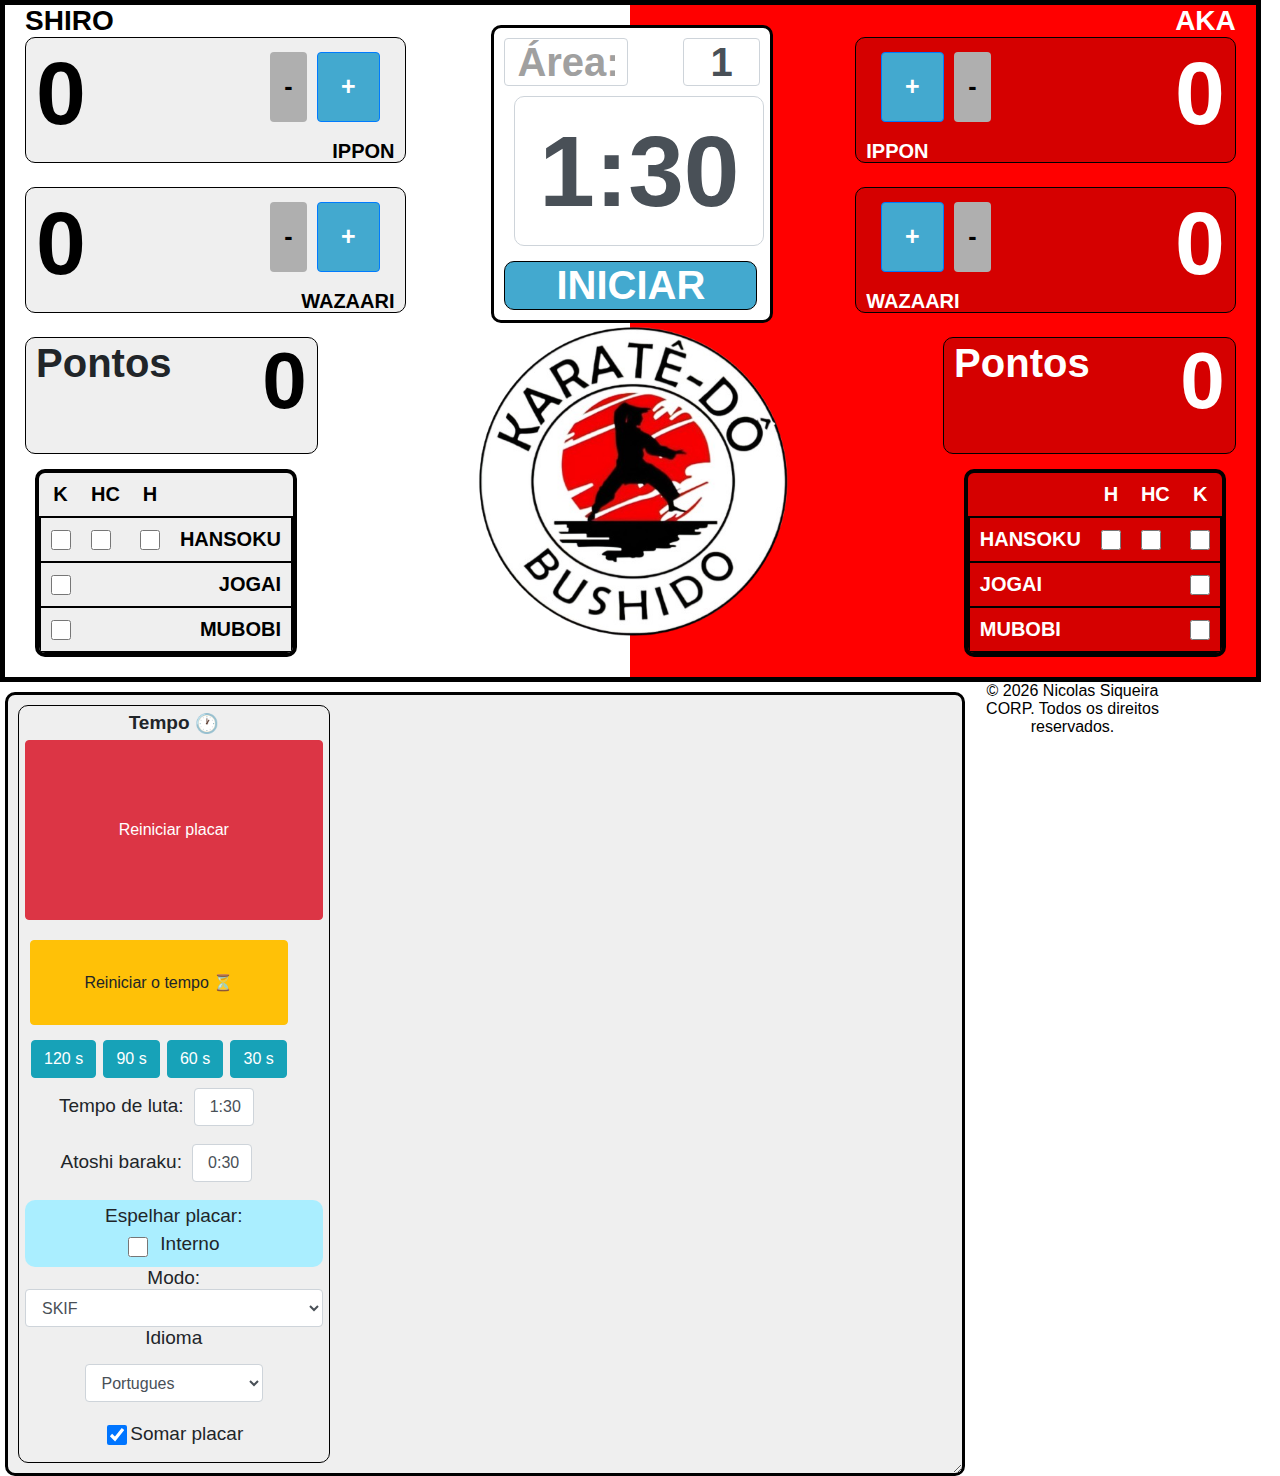
==== commit ecebf09e: "22/11" ====
--- a/index.html
+++ b/index.html
@@ -73,7 +73,7 @@
 			<input type="text" id="lblArea" style="font-size: 40px; font-weight: bold;  width: 124px; height: 48px;color: #a0a0a0; display: inline-block;" value="Área:" class="form-control">
 			<input type="text" id="txtArea" class="form-control txtAreaInterna" value="1"></input>	
 			<br>
-			<input type="text" id="txtTempo" value="3:00" class="form-control cantoArredondado" style="font-size: 100px; font-weight: bold; width: 250px; height: 150px; text-align: center; margin: -2px; align-self: center;">
+			<input type="text" id="txtTempo" value="3:00" class="form-control cantoArredondado" style="font-size: 100px; font-weight: bold; width: 250px; height: 150px; text-align: center; margin: 10px; align-self: center;">
 			<input type="hidden" id="hidMilisegundos" value="564">
 			
 			<input type="button" value="INICIAR" id="btnIniciar" onclick="StartTimer()" class="cantoArredondado" style="background-color: #43A9CF; width: 99%; margin: 5px auto 0 auto; font-size: 40px; font-weight: bold; color: white; cursor: pointer;">	
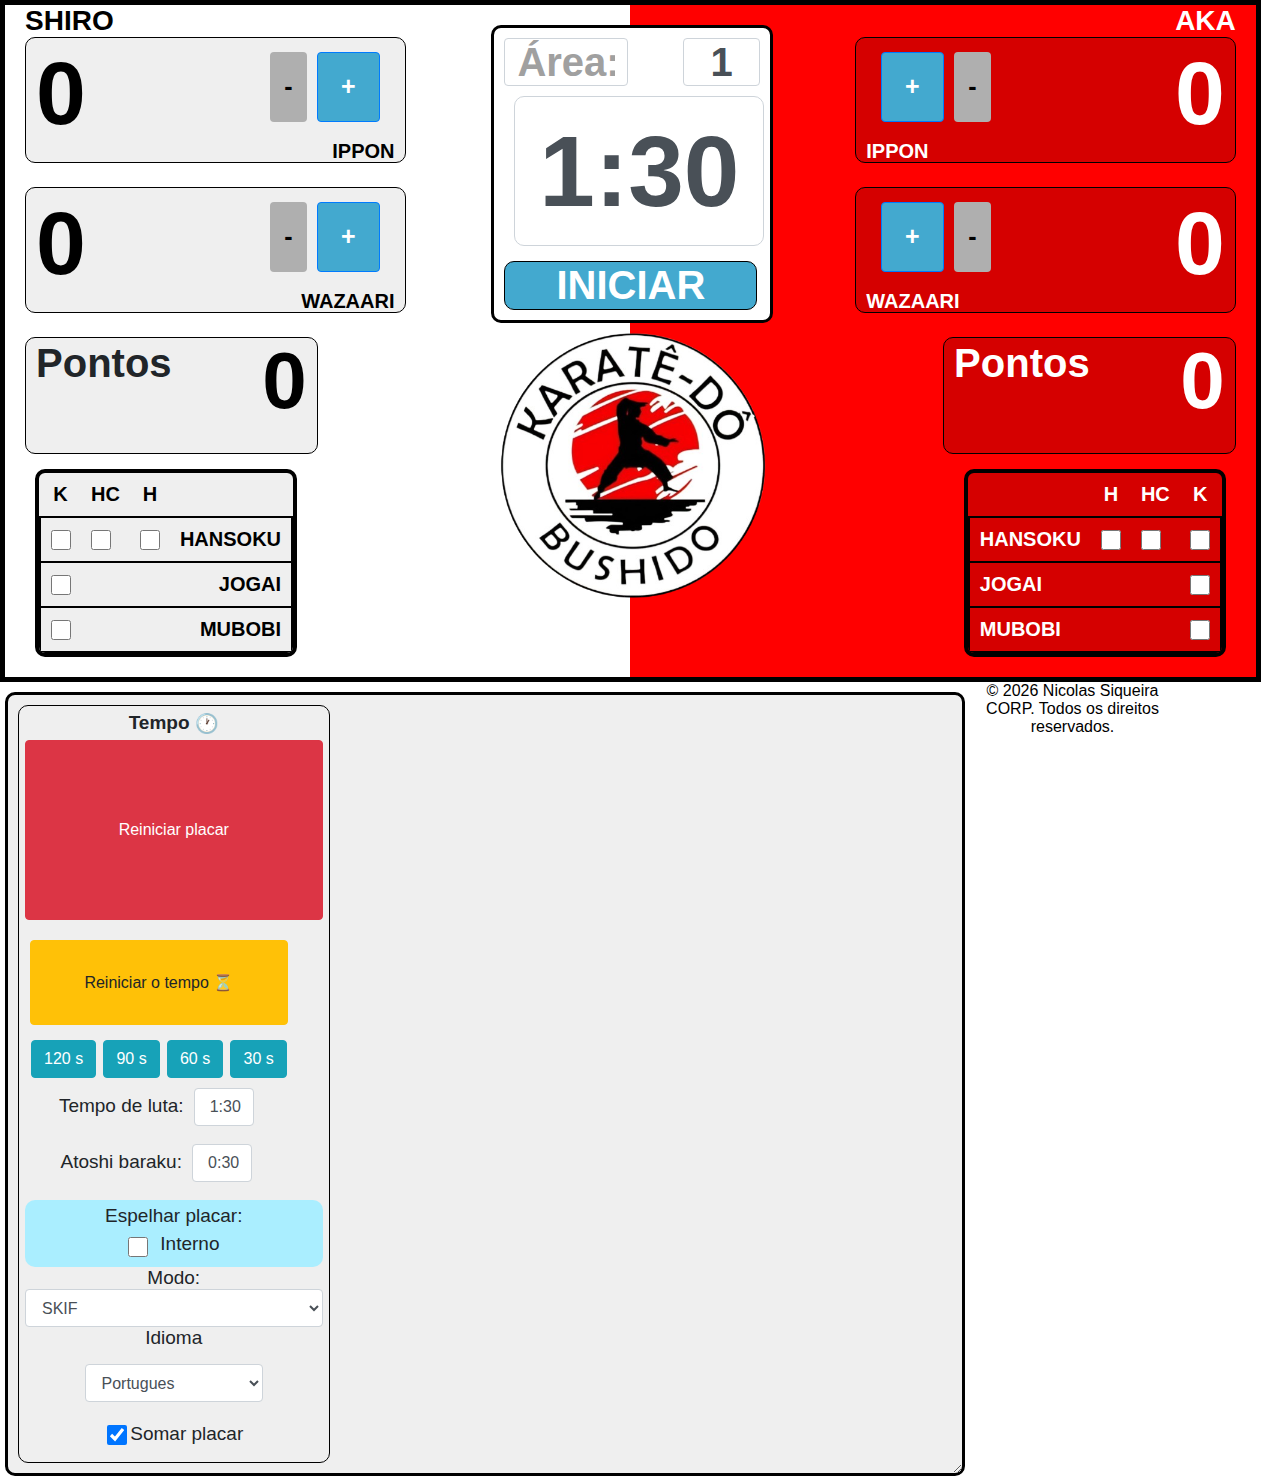
==== commit 5aaaf3b2: "img ok" ====
--- a/index.html
+++ b/index.html
@@ -82,7 +82,7 @@
 			
 		</div>
 		<div class="cantoArredondado painelCentral r" style="display: flex; justify-content: center;">
-			<img src="unicam.png" alt="" style=" width: 350; height: 350; margin-top: -50px;">
+			<img src="unicam.png" alt="" style=" width: 300; height: 300; margin-top: -40px;">
 		</div>
 		
 		
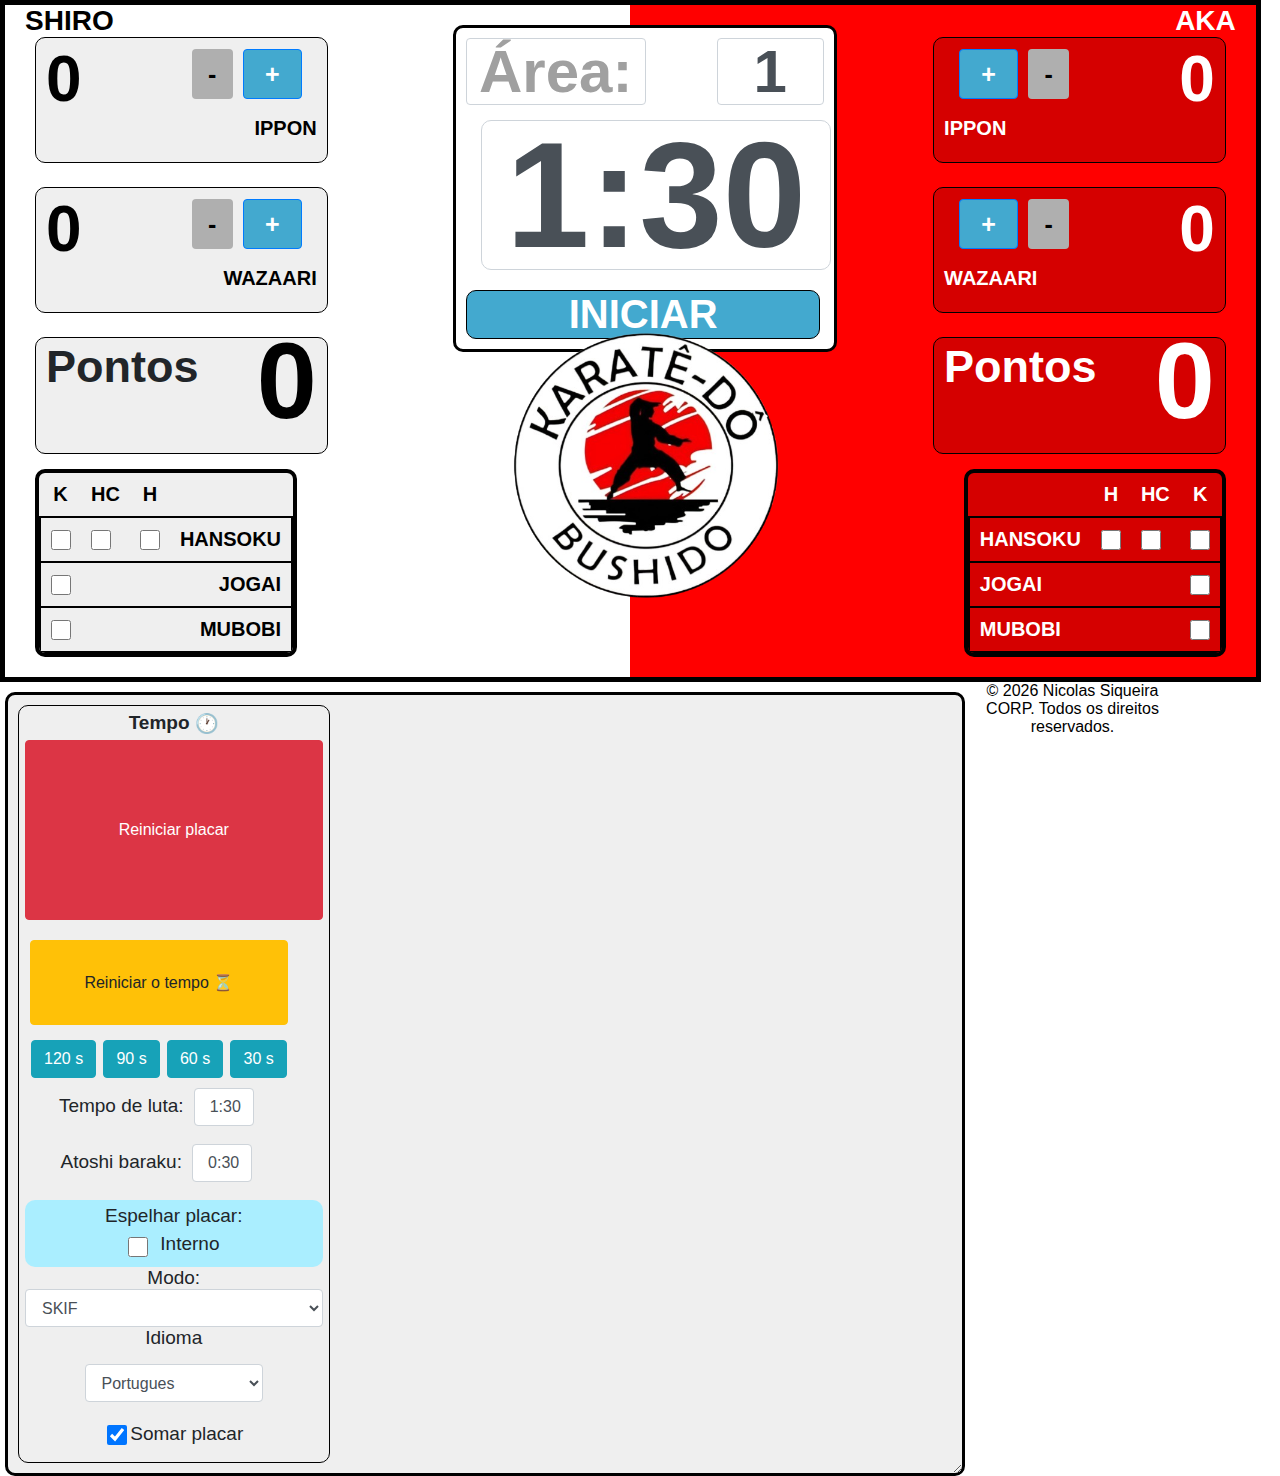
==== commit 20173fbe: "ok" ====
--- a/index.html
+++ b/index.html
@@ -70,10 +70,10 @@
 	
 	
 		<div class="cantoArredondado painelCentral">
-			<input type="text" id="lblArea" style="font-size: 40px; font-weight: bold;  width: 124px; height: 48px;color: #a0a0a0; display: inline-block;" value="Área:" class="form-control">
+			<input type="text" id="lblArea" style="font-size: 60px; font-weight: bold;  width: 180px; height: 67px;color: #a0a0a0; display: inline-block;" value="Área:" class="form-control">
 			<input type="text" id="txtArea" class="form-control txtAreaInterna" value="1"></input>	
 			<br>
-			<input type="text" id="txtTempo" value="3:00" class="form-control cantoArredondado" style="font-size: 100px; font-weight: bold; width: 250px; height: 150px; text-align: center; margin: 10px; align-self: center;">
+			<input type="text" id="txtTempo" value="3:00" class="form-control cantoArredondado" style="font-size: 150px; font-weight: bold; width: 350px; height: 150px; text-align: center; margin: 15px; align-self: center;">
 			<input type="hidden" id="hidMilisegundos" value="564">
 			
 			<input type="button" value="INICIAR" id="btnIniciar" onclick="StartTimer()" class="cantoArredondado" style="background-color: #43A9CF; width: 99%; margin: 5px auto 0 auto; font-size: 40px; font-weight: bold; color: white; cursor: pointer;">	
--- a/placar_files/placarKarate.css
+++ b/placar_files/placarKarate.css
@@ -59,10 +59,10 @@
 .painelCentral{
 	border: black 3px solid;
 	background-color: white;
-	width: 22%;
+	width: 30%;
 	float: none;
 	display: block;
-	margin: 20px auto auto 38%;
+	margin: 20px auto auto 35%;
 	z-index: 10;
 	position: absolute;
 	padding: 10px 10px 10px 10px;
@@ -142,12 +142,12 @@
 .labelPonto{ 
 	font-size: 20px;
 	width: 100%;
-	margin-top: -5px;
+	margin-top: 1px;
 }
 
 .txtAreaInterna {
-	font-size: 40px;
-	height: 48px!important;
+	font-size: 60px;
+	height: 67px!important;
 }
 
 #txtArea{
@@ -275,17 +275,19 @@
 .somaInterna {
 	padding: 3px 10px 3px 10px!important;
 	display: none;
-    	font-size: 40px!important;
+    	font-size: 5vh!important;
     	text-align: center;
 	height: auto;	
+	margin-left: 10px;
+	margin-right: 10px;
 }
 
 .somaInterna span{
-	font-size: 40px;
+	font-size: 5vh;
 }
 
 .somaInterna span[id]{
-	font-size: 80px;
+	font-size: 12vh;
 	line-height: 80px;
 }	
 
@@ -546,9 +548,19 @@
 
 
 	.blocoPlacar{
-		font-size: 7vw;
+		font-size: 5vw;
 		font-weight: bold;		    
-		width: 65%;
+		width: 50%;
+		margin-left: 10px;
+		margin-right: 10px;
+		border: thin black solid;
+		padding: 4px 10px 4px 10px;  
+	}
+
+	.blocoPlacar1{
+		font-size: 5vw;
+		font-weight: bold;		    
+		width: 50%;
 		border: thin black solid;
 		padding: 4px 10px 4px 10px;  
 	}
@@ -567,8 +579,10 @@
 
 	 	
 	.blocoBotoes{
-		margin: 10px;
-		height: 70px;
+		margin-left: 10px;
+		margin-right: 10px;
+		margin-top: 7px;
+		height: 50px;
 		width: 120px;
 		position: relative;
 		top: 0px;
@@ -579,7 +593,7 @@
 	.botaoMaisMenos{    		
 		font-size: 25px;
 		font-weight: bold;
-		width: 50px;
+		width: 60px;
 		margin: 0 5px 0 5px;	
 	}
 
@@ -668,7 +682,7 @@
 		width: 90%;
 	}
 	.labelPlacarExt {
-		font-size: 120px;
+		font-size: 100px;
 	}
 
 	.labelPontoExt{
@@ -842,7 +856,7 @@
 
 	#blocoPlacarWazariAka > span.labelPlacar:after{
 		content: 'W';
-		font-size: 50px;
+		font-size: 40px;
 		display: inline-block;
 		/* height: 50%; */
 		text-align: center;
@@ -850,14 +864,14 @@
 
 	#blocoPlacarIpponAka > span.labelPlacar:after{
 		content: 'I';
-		font-size: 50px;	
+		font-size: 40px;	
 		display: inline-block;
 		/* height: 50%; */
 		text-align: center;
 	}
 	#blocoPlacarWazariShiro > span.labelPlacar:before{
 		content: 'W';
-		font-size: 50px;
+		font-size: 40px;
 		display: inline-block;
 		/* height: 50%; */
 		text-align: center;
@@ -865,7 +879,7 @@
 
 	#blocoPlacarIpponShiro > span.labelPlacar:before{
 		content: 'I';
-		font-size: 50px;
+		font-size: 40px;
 		display: inline-block;
 		/* height: 50%; */
 		text-align: center;			
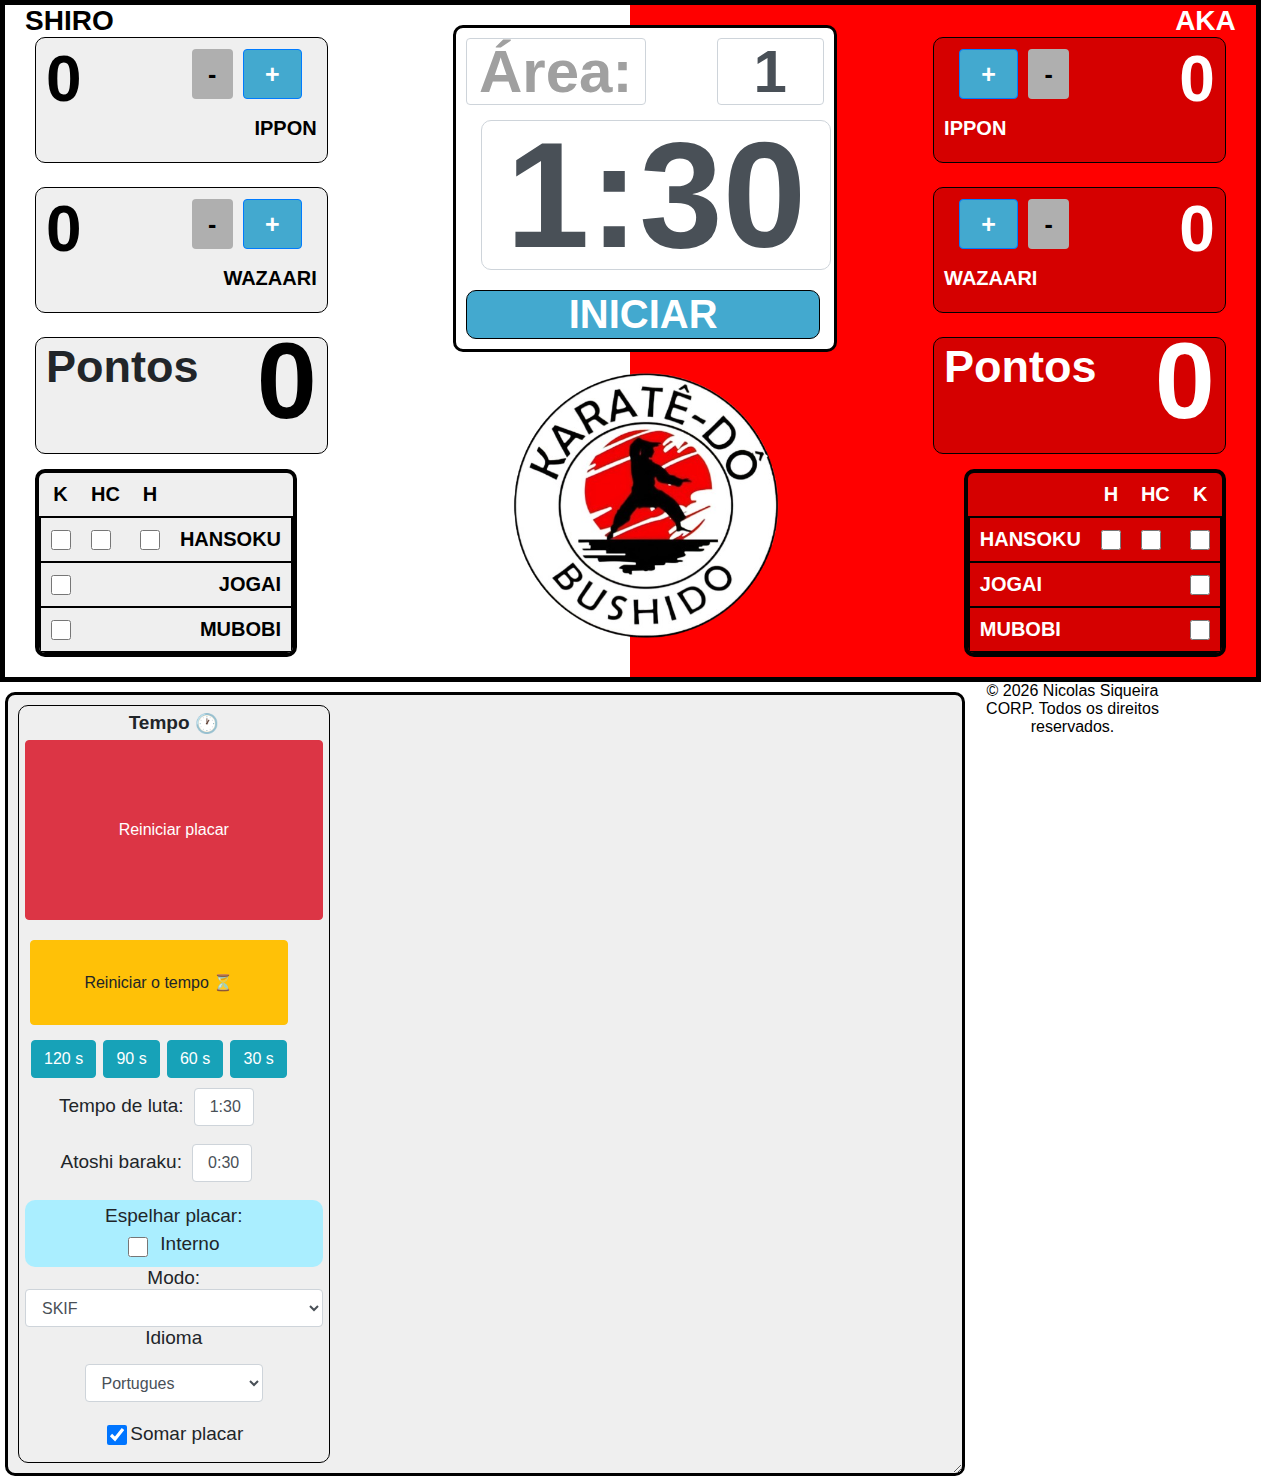
==== commit 200d790c: "Update index.html" ====
--- a/index.html
+++ b/index.html
@@ -82,7 +82,7 @@
 			
 		</div>
 		<div class="cantoArredondado painelCentral r" style="display: flex; justify-content: center;">
-			<img src="unicam.png" alt="" style=" width: 300; height: 300; margin-top: -40px;">
+			<img src="unicam.png" alt="" style=" width: 300; height: 300; margin-top: 0px;">
 		</div>
 		
 		
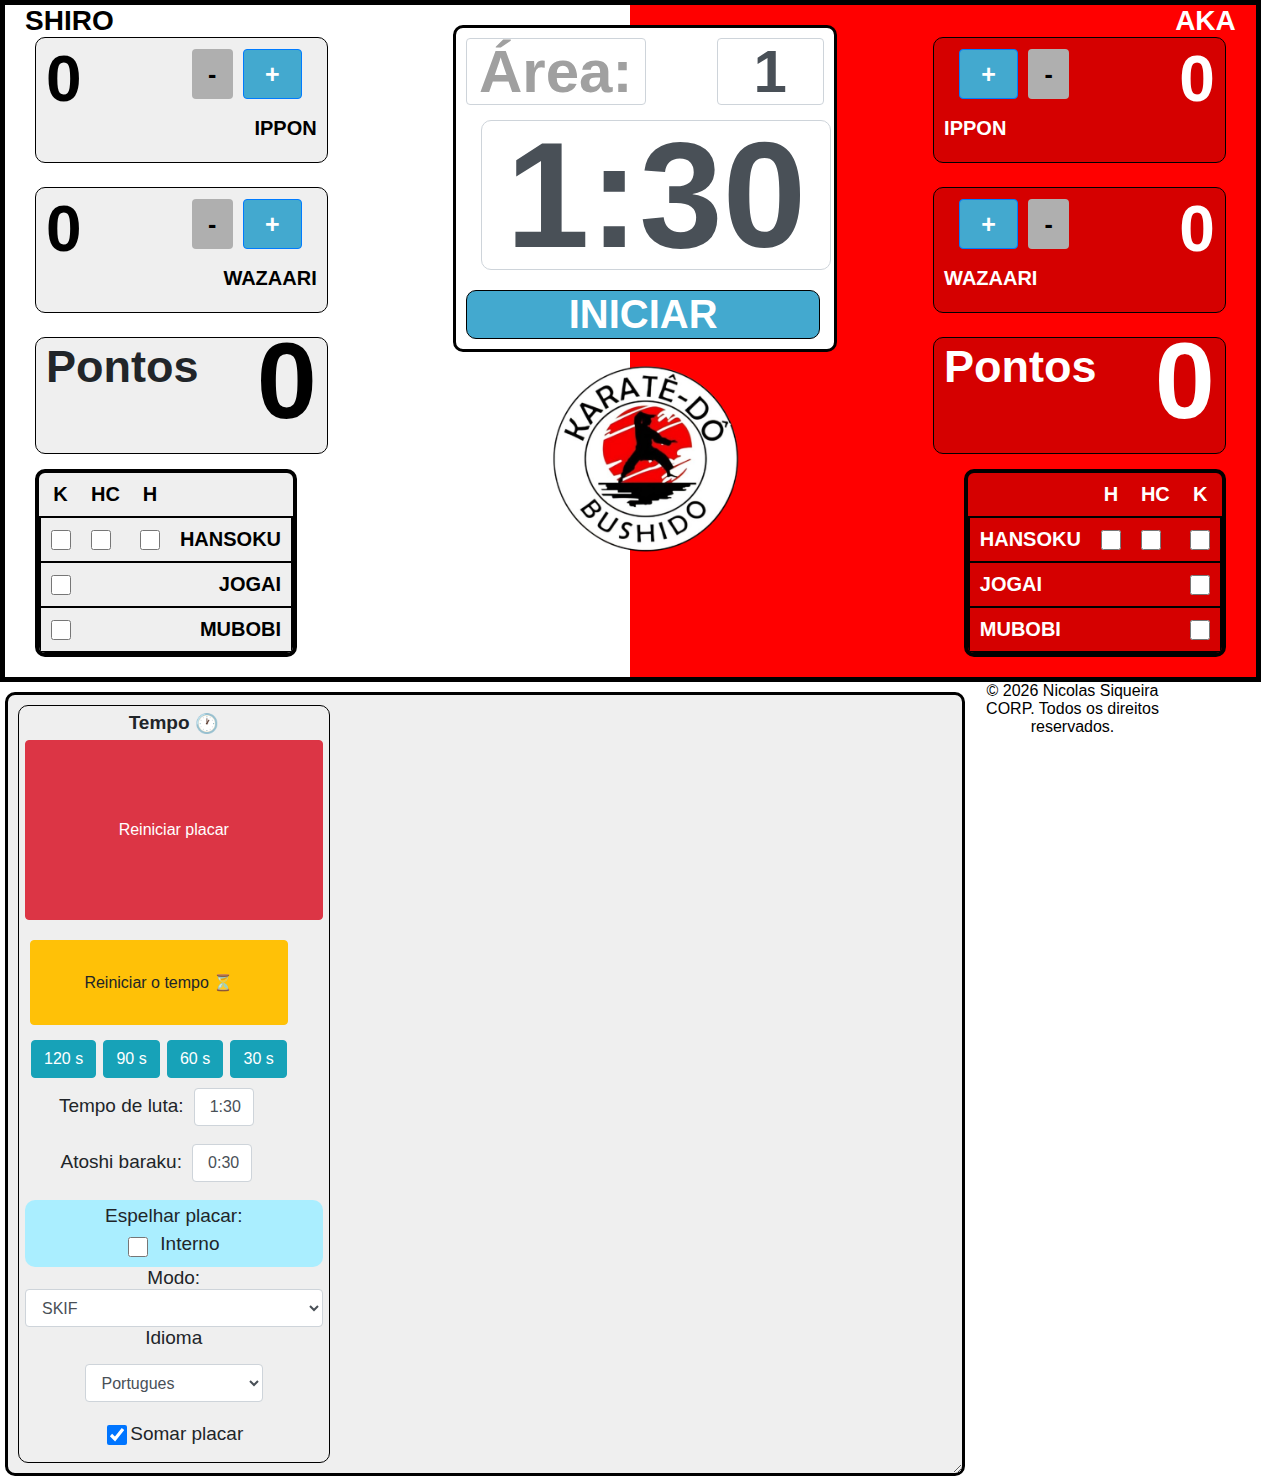
==== commit d892a9f8: "ok" ====
--- a/index.html
+++ b/index.html
@@ -82,7 +82,7 @@
 			
 		</div>
 		<div class="cantoArredondado painelCentral r" style="display: flex; justify-content: center;">
-			<img src="unicam.png" alt="" style=" width: 300; height: 300; margin-top: 0px;">
+			<img src="unicam.png" alt="" style=" width: 210; height: 210; margin-top: 0px;">
 		</div>
 		
 		
@@ -435,6 +435,9 @@
 		  else if(element.textContent === "SHIRO") {
 			element.textContent = "SHIRO 🟨"; // Texto com quadrado amarelo
 		  }
+		  else if(element.textContent === "SHIRO 🟨") {
+			element.textContent = "SHIRO"; // Texto com quadrado amarelo
+		  }
 		  else {
 			element.textContent = "AO"; // Texto inicial
 		  }
